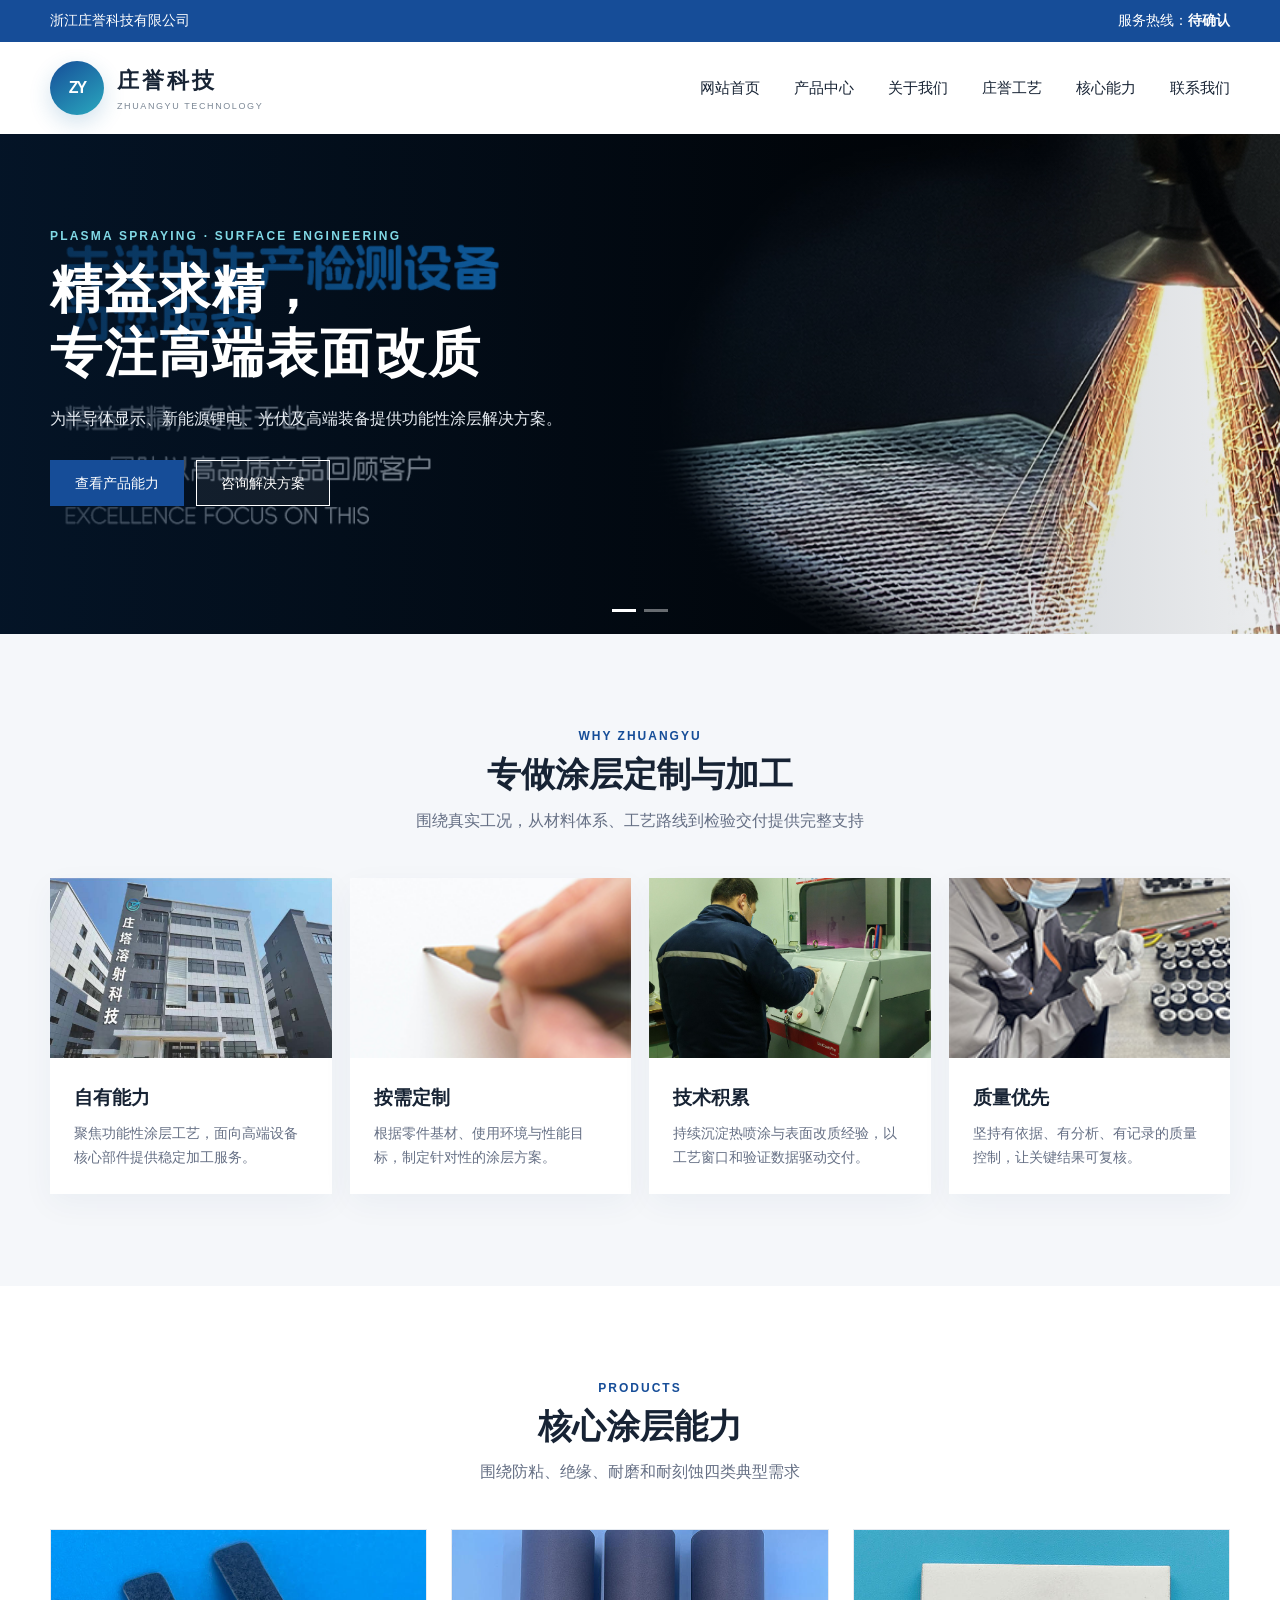
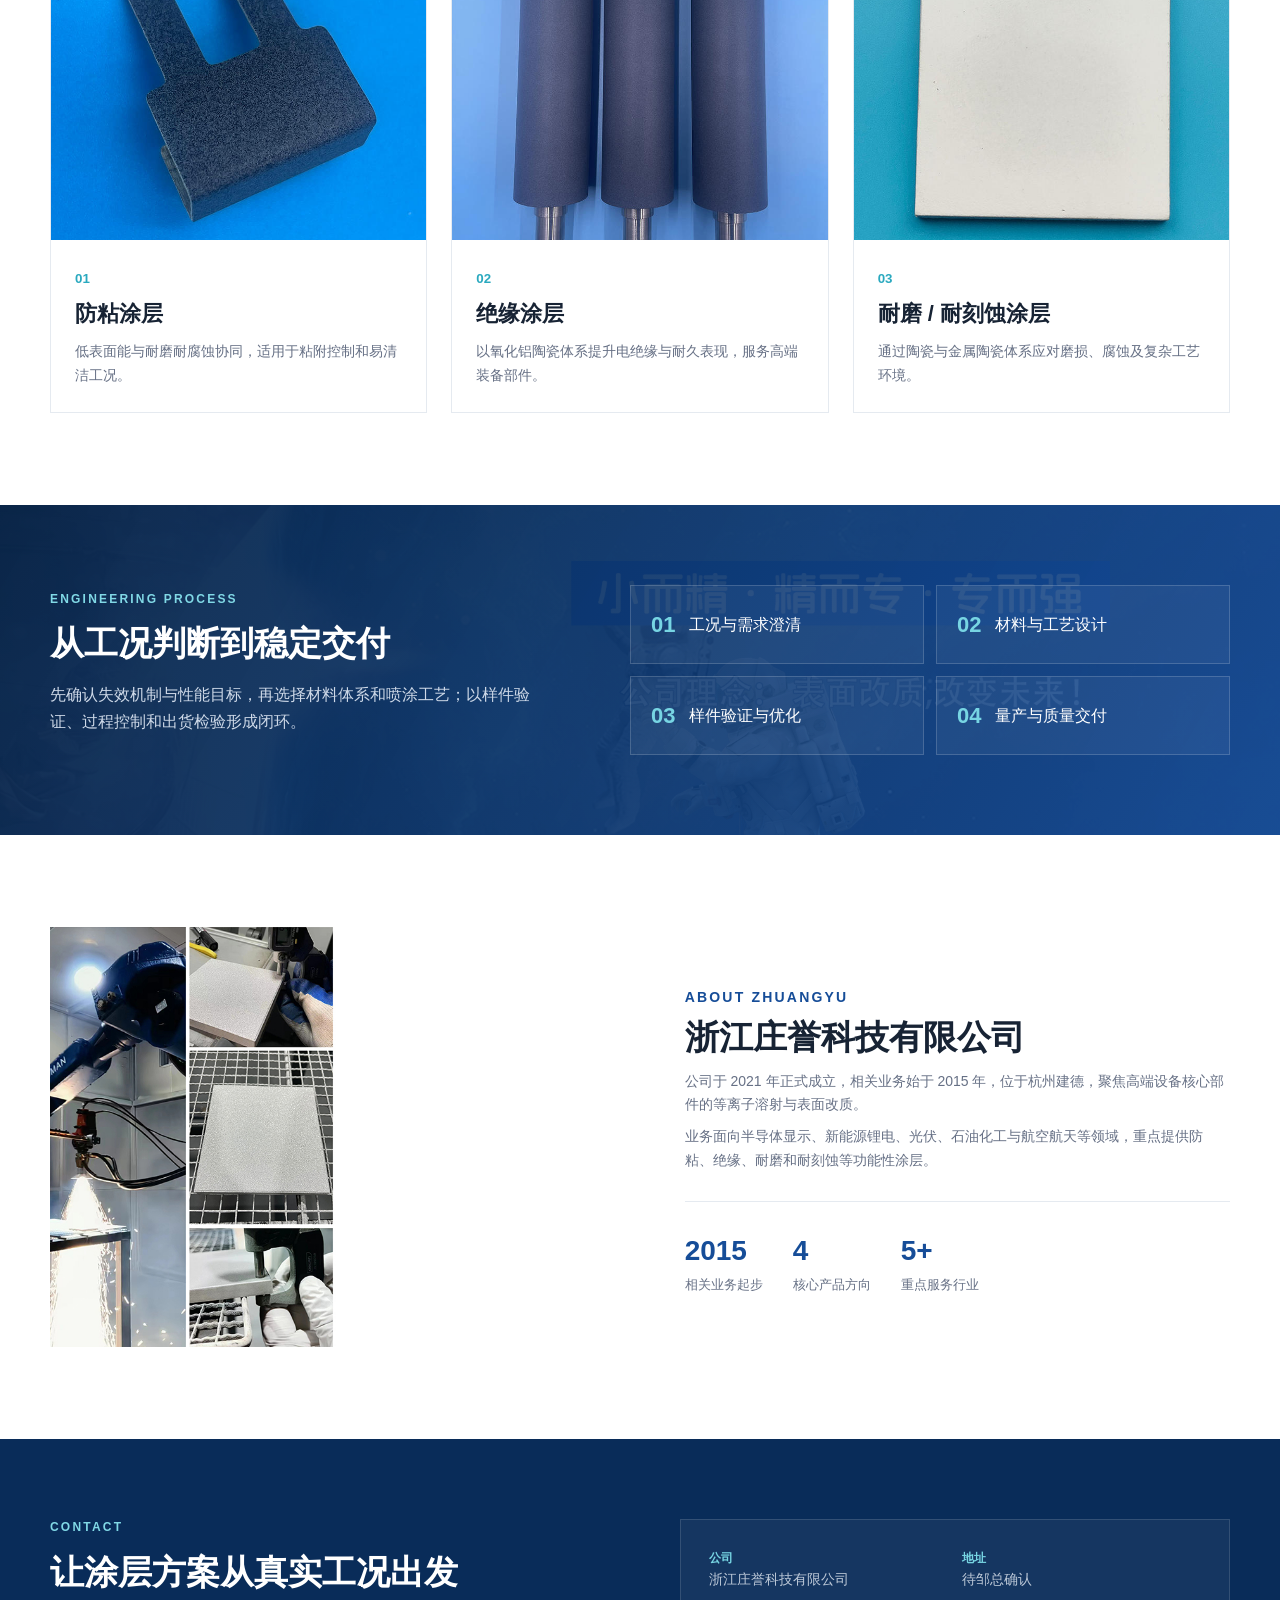
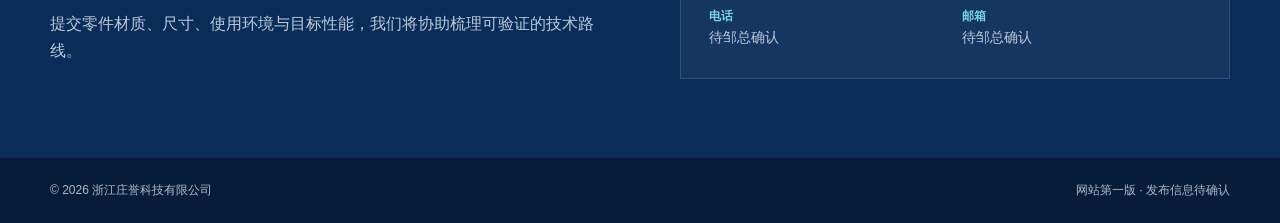
==== index.html @ f49f8a2f "Initial Zhuangyu company website" ====
<!doctype html>
<html lang="zh-CN">
<head>
  <meta charset="utf-8">
  <meta name="viewport" content="width=device-width, initial-scale=1">
  <meta name="description" content="浙江庄誉科技有限公司专注高端设备核心部件的等离子溶射与表面改质，提供防粘、绝缘、耐磨与耐刻蚀涂层解决方案。">
  <title>浙江庄誉科技有限公司｜等离子溶射与表面改质</title>
  <link rel="stylesheet" href="styles.css">
</head>
<body>
  <header>
    <div class="topbar">
      <div class="shell"><span>浙江庄誉科技有限公司</span><span>服务热线：<strong>待确认</strong></span></div>
    </div>
    <nav class="nav shell" aria-label="主导航">
      <a class="brand" href="#home" aria-label="庄誉首页">
        <span class="brand-mark">ZY</span>
        <span><b>庄誉科技</b><small>ZHUANGYU TECHNOLOGY</small></span>
      </a>
      <button class="menu-button" aria-expanded="false" aria-controls="menu">☰</button>
      <div class="menu" id="menu">
        <a href="#home">网站首页</a><a href="#products">产品中心</a><a href="#about">关于我们</a>
        <a href="#process">庄誉工艺</a><a href="#strengths">核心能力</a><a href="#contact">联系我们</a>
      </div>
    </nav>
  </header>

  <main id="home">
    <section class="hero" aria-label="庄誉科技介绍">
      <div class="hero-slide active" style="background-image:url('assets/hero-1.jpg')"></div>
      <div class="hero-slide" style="background-image:url('assets/hero-2.jpg')"></div>
      <div class="hero-shade"></div>
      <div class="hero-copy shell">
        <p class="eyebrow">PLASMA SPRAYING · SURFACE ENGINEERING</p>
        <h1>精益求精，<br>专注高端表面改质</h1>
        <p>为半导体显示、新能源锂电、光伏及高端装备提供功能性涂层解决方案。</p>
        <div class="actions"><a class="button primary" href="#products">查看产品能力</a><a class="button ghost" href="#contact">咨询解决方案</a></div>
      </div>
      <div class="hero-dots"><button class="active" aria-label="横幅一"></button><button aria-label="横幅二"></button></div>
    </section>

    <section class="section muted" id="strengths">
      <div class="shell">
        <div class="section-head"><p>WHY ZHUANGYU</p><h2>专做涂层定制与加工</h2><span>围绕真实工况，从材料体系、工艺路线到检验交付提供完整支持</span></div>
        <div class="capability-grid">
          <article class="capability"><img src="assets/factory.png" alt="庄誉生产环境"><div><b>自有能力</b><p>聚焦功能性涂层工艺，面向高端设备核心部件提供稳定加工服务。</p></div></article>
          <article class="capability"><img src="assets/custom.jpg" alt="按需定制"><div><b>按需定制</b><p>根据零件基材、使用环境与性能目标，制定针对性的涂层方案。</p></div></article>
          <article class="capability"><img src="assets/expertise.jpg" alt="喷涂作业"><div><b>技术积累</b><p>持续沉淀热喷涂与表面改质经验，以工艺窗口和验证数据驱动交付。</p></div></article>
          <article class="capability"><img src="assets/quality.jpg" alt="质量检验"><div><b>质量优先</b><p>坚持有依据、有分析、有记录的质量控制，让关键结果可复核。</p></div></article>
        </div>
      </div>
    </section>

    <section class="section" id="products">
      <div class="shell">
        <div class="section-head"><p>PRODUCTS</p><h2>核心涂层能力</h2><span>围绕防粘、绝缘、耐磨和耐刻蚀四类典型需求</span></div>
        <div class="product-grid">
          <article class="product-card"><img src="assets/product-1.jpg" alt="防粘涂层零件"><div><small>01</small><h3>防粘涂层</h3><p>低表面能与耐磨耐腐蚀协同，适用于粘附控制和易清洁工况。</p></div></article>
          <article class="product-card"><img src="assets/product-2.jpg" alt="绝缘涂层零件"><div><small>02</small><h3>绝缘涂层</h3><p>以氧化铝陶瓷体系提升电绝缘与耐久表现，服务高端装备部件。</p></div></article>
          <article class="product-card"><img src="assets/product-3.jpg" alt="耐磨耐刻蚀涂层零件"><div><small>03</small><h3>耐磨 / 耐刻蚀涂层</h3><p>通过陶瓷与金属陶瓷体系应对磨损、腐蚀及复杂工艺环境。</p></div></article>
        </div>
      </div>
    </section>

    <section class="process" id="process">
      <div class="shell process-inner">
        <div><p class="eyebrow">ENGINEERING PROCESS</p><h2>从工况判断到稳定交付</h2><p>先确认失效机制与性能目标，再选择材料体系和喷涂工艺；以样件验证、过程控制和出货检验形成闭环。</p></div>
        <ol><li><b>01</b><span>工况与需求澄清</span></li><li><b>02</b><span>材料与工艺设计</span></li><li><b>03</b><span>样件验证与优化</span></li><li><b>04</b><span>量产与质量交付</span></li></ol>
      </div>
    </section>

    <section class="section about" id="about">
      <div class="shell about-grid">
        <div class="about-photo"><img src="assets/about.jpg" alt="庄誉科技相关生产场景"></div>
        <div class="about-copy"><p class="eyebrow blue">ABOUT ZHUANGYU</p><h2>浙江庄誉科技有限公司</h2><p>公司于 2021 年正式成立，相关业务始于 2015 年，位于杭州建德，聚焦高端设备核心部件的等离子溶射与表面改质。</p><p>业务面向半导体显示、新能源锂电、光伏、石油化工与航空航天等领域，重点提供防粘、绝缘、耐磨和耐刻蚀等功能性涂层。</p><div class="stats"><span><b>2015</b><small>相关业务起步</small></span><span><b>4</b><small>核心产品方向</small></span><span><b>5+</b><small>重点服务行业</small></span></div></div>
      </div>
    </section>

    <section class="contact" id="contact">
      <div class="shell contact-grid"><div><p class="eyebrow">CONTACT</p><h2>让涂层方案从真实工况出发</h2><p>提交零件材质、尺寸、使用环境与目标性能，我们将协助梳理可验证的技术路线。</p></div><div class="contact-card"><p><b>公司</b><span>浙江庄誉科技有限公司</span></p><p><b>地址</b><span>待邹总确认</span></p><p><b>电话</b><span>待邹总确认</span></p><p><b>邮箱</b><span>待邹总确认</span></p></div></div>
    </section>
  </main>

  <footer><div class="shell"><span>© 2026 浙江庄誉科技有限公司</span><span>网站第一版 · 发布信息待确认</span></div></footer>
  <script src="script.js"></script>
</body>
</html>
---- styles.css ----
:root{--blue:#164d98;--deep:#092c59;--cyan:#2aa9bf;--ink:#172334;--muted:#667085;--line:#e5eaf0;--paper:#fff;--soft:#f5f7fa}*{box-sizing:border-box}html{scroll-behavior:smooth}body{margin:0;color:var(--ink);font-family:"PingFang SC","Microsoft YaHei",Arial,sans-serif;line-height:1.7;background:var(--paper)}img{display:block;width:100%}a{color:inherit;text-decoration:none}.shell{width:min(1180px,calc(100% - 40px));margin:auto}.topbar{color:#fff;background:var(--blue);font-size:14px}.topbar .shell{height:42px;display:flex;align-items:center;justify-content:space-between}.nav{height:92px;display:flex;align-items:center;justify-content:space-between}.brand{display:flex;align-items:center;gap:13px}.brand-mark{display:grid;place-items:center;width:54px;height:54px;color:#fff;font-weight:800;letter-spacing:-2px;border-radius:50%;background:linear-gradient(145deg,var(--blue),var(--cyan));box-shadow:0 8px 22px #1c6da333}.brand b{display:block;font-size:22px;letter-spacing:3px}.brand small{display:block;color:#7b8795;font-size:9px;letter-spacing:1.6px}.menu{display:flex;gap:34px;font-size:15px}.menu a{position:relative;padding:34px 0}.menu a:after{content:"";position:absolute;left:0;right:100%;bottom:22px;height:2px;background:var(--blue);transition:.2s}.menu a:hover:after{right:0}.menu-button{display:none;border:0;background:none;font-size:28px}.hero{position:relative;isolation:isolate;height:500px;color:#fff;overflow:hidden}.hero-slide{position:absolute;inset:0;z-index:-3;background-size:cover;background-position:center;opacity:0;transform:scale(1.02);transition:opacity .9s,transform 6s}.hero-slide.active{opacity:1;transform:scale(1.08)}.hero-shade{position:absolute;inset:0;z-index:-2;background:linear-gradient(90deg,rgba(5,24,46,.84),rgba(5,24,46,.22) 65%,rgba(5,24,46,.08))}.hero-copy{padding-top:92px}.eyebrow{margin:0 0 12px;color:#81d9e6;font-size:12px;font-weight:700;letter-spacing:2.2px}.eyebrow.blue{color:var(--blue)}h1{margin:0;font-size:52px;line-height:1.22;letter-spacing:2px}.hero-copy>p:not(.eyebrow){max-width:620px;margin:20px 0 28px;color:#e8edf3}.actions{display:flex;gap:12px}.button{display:inline-flex;align-items:center;justify-content:center;height:46px;padding:0 24px;border:1px solid #fff;font-size:14px}.button.primary{border-color:var(--blue);background:var(--blue)}.button.ghost{background:#ffffff0f}.hero-dots{position:absolute;bottom:22px;left:50%;display:flex;gap:8px;transform:translateX(-50%)}.hero-dots button{width:24px;height:3px;padding:0;border:0;background:#ffffff66}.hero-dots button.active{background:#fff}.section{padding:92px 0}.muted{background:var(--soft)}.section-head{text-align:center;margin-bottom:44px}.section-head p{margin:0;color:var(--blue);font-size:12px;font-weight:700;letter-spacing:2px}.section-head h2,.about-copy h2,.process h2,.contact h2{margin:6px 0 10px;font-size:34px;line-height:1.3}.section-head span{color:var(--muted)}.capability-grid{display:grid;grid-template-columns:repeat(4,1fr);gap:18px}.capability{background:#fff;box-shadow:0 10px 30px #1b376d0c;transition:.25s}.capability:hover{transform:translateY(-6px);box-shadow:0 18px 36px #1b376d1f}.capability img{height:180px;object-fit:cover}.capability div{padding:24px}.capability b{font-size:19px}.capability p,.product-card p,.about-copy p{margin:8px 0 0;color:var(--muted);font-size:14px}.product-grid{display:grid;grid-template-columns:repeat(3,1fr);gap:24px}.product-card{position:relative;overflow:hidden;background:#fff;border:1px solid var(--line)}.product-card img{height:310px;object-fit:cover;transition:.5s}.product-card:hover img{transform:scale(1.04)}.product-card div{padding:24px}.product-card small{color:var(--cyan);font-weight:700}.product-card h3{margin:3px 0;font-size:22px}.process{padding:80px 0;color:#fff;background:linear-gradient(120deg,rgba(6,35,70,.96),rgba(22,77,152,.9)),url('assets/hero-2.jpg') center/cover}.process-inner{display:grid;grid-template-columns:1fr 1.2fr;gap:80px;align-items:center}.process p:not(.eyebrow){color:#ced9e8}.process ol{display:grid;grid-template-columns:1fr 1fr;gap:12px;margin:0;padding:0;list-style:none}.process li{display:flex;align-items:center;gap:14px;padding:20px;border:1px solid #ffffff2b;background:#ffffff0d}.process li b{font-size:22px;color:#77d5e3}.about-grid{display:grid;grid-template-columns:1.05fr 1fr;gap:62px;align-items:center}.about-photo{height:420px;overflow:hidden}.about-photo img{height:100%;object-fit:cover}.stats{display:flex;gap:30px;margin-top:28px;padding-top:25px;border-top:1px solid var(--line)}.stats span{display:flex;flex-direction:column}.stats b{color:var(--blue);font-size:28px}.stats small{color:var(--muted)}.contact{padding:78px 0;color:#fff;background:var(--deep)}.contact-grid{display:grid;grid-template-columns:1fr 1fr;gap:80px;align-items:center}.contact-grid>div>p:not(.eyebrow){color:#bdc9d8}.contact-card{display:grid;grid-template-columns:1fr 1fr;gap:14px;padding:28px;background:#ffffff0c;border:1px solid #ffffff21}.contact-card p{margin:0}.contact-card b,.contact-card span{display:block}.contact-card b{color:#77d5e3;font-size:12px}.contact-card span{font-size:14px}footer{padding:22px 0;color:#aeb9c6;background:#061d39;font-size:12px}footer .shell{display:flex;justify-content:space-between}
@media(max-width:900px){.menu-button{display:block}.menu{position:absolute;z-index:20;top:134px;left:0;right:0;display:none;flex-direction:column;gap:0;padding:10px 24px;background:#fff;box-shadow:0 12px 30px #0002}.menu.open{display:flex}.menu a{padding:12px 0;border-bottom:1px solid var(--line)}.menu a:after{display:none}.hero{height:480px}.hero-copy{padding-top:80px}h1{font-size:42px}.capability-grid{grid-template-columns:1fr 1fr}.process-inner,.about-grid,.contact-grid{grid-template-columns:1fr;gap:36px}.about-photo{height:340px}}
@media(max-width:600px){.shell{width:min(100% - 28px,1180px)}.topbar .shell{height:36px;font-size:11px}.nav{height:76px}.brand-mark{width:45px;height:45px}.brand b{font-size:18px}.menu{top:112px}.hero{height:500px}.hero-copy{padding-top:78px}h1{font-size:36px}.hero-copy>p:not(.eyebrow){font-size:14px}.actions{align-items:flex-start;flex-direction:column}.section{padding:66px 0}.section-head h2,.about-copy h2,.process h2,.contact h2{font-size:28px}.capability-grid,.product-grid{grid-template-columns:1fr}.capability{display:grid;grid-template-columns:120px 1fr}.capability img{height:100%;min-height:150px}.capability div{padding:18px}.product-card img{height:280px}.process ol{grid-template-columns:1fr}.stats{gap:18px}.stats b{font-size:23px}.contact-card{grid-template-columns:1fr}footer .shell{flex-direction:column;gap:4px}}
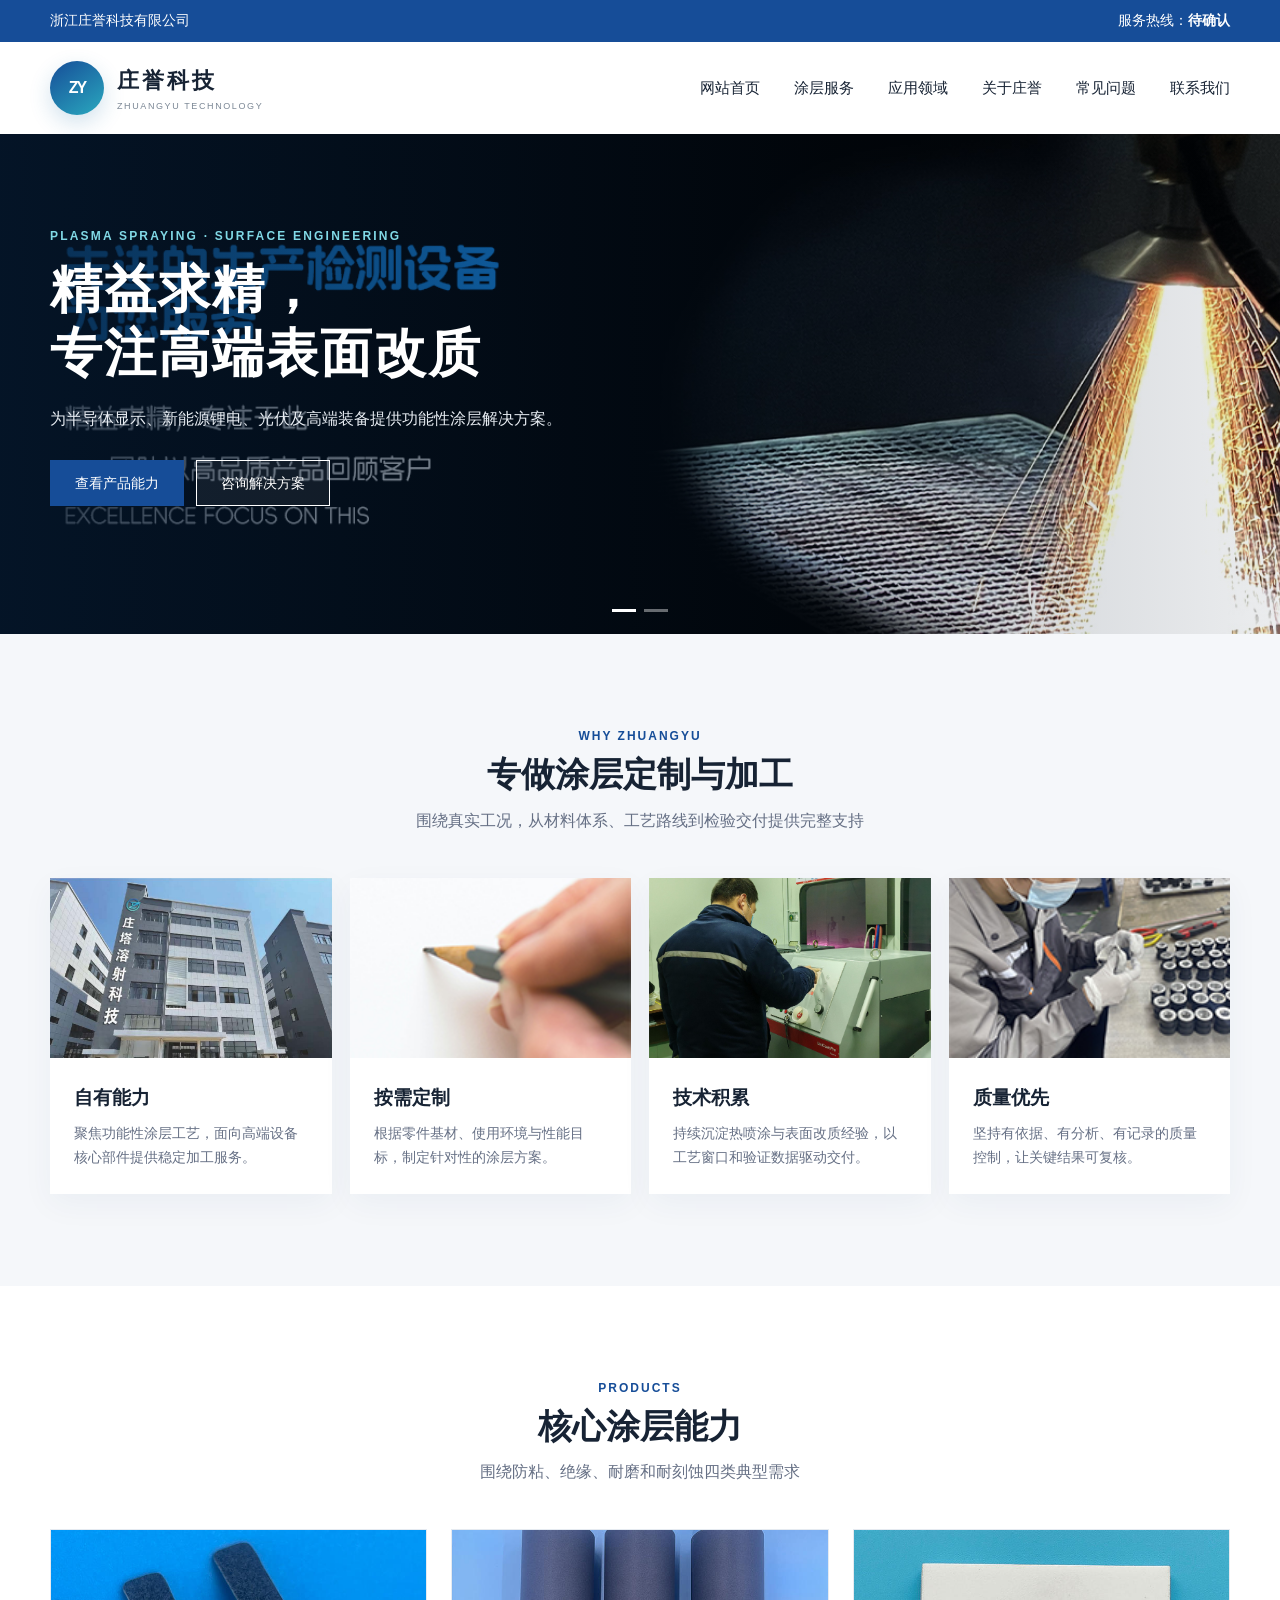
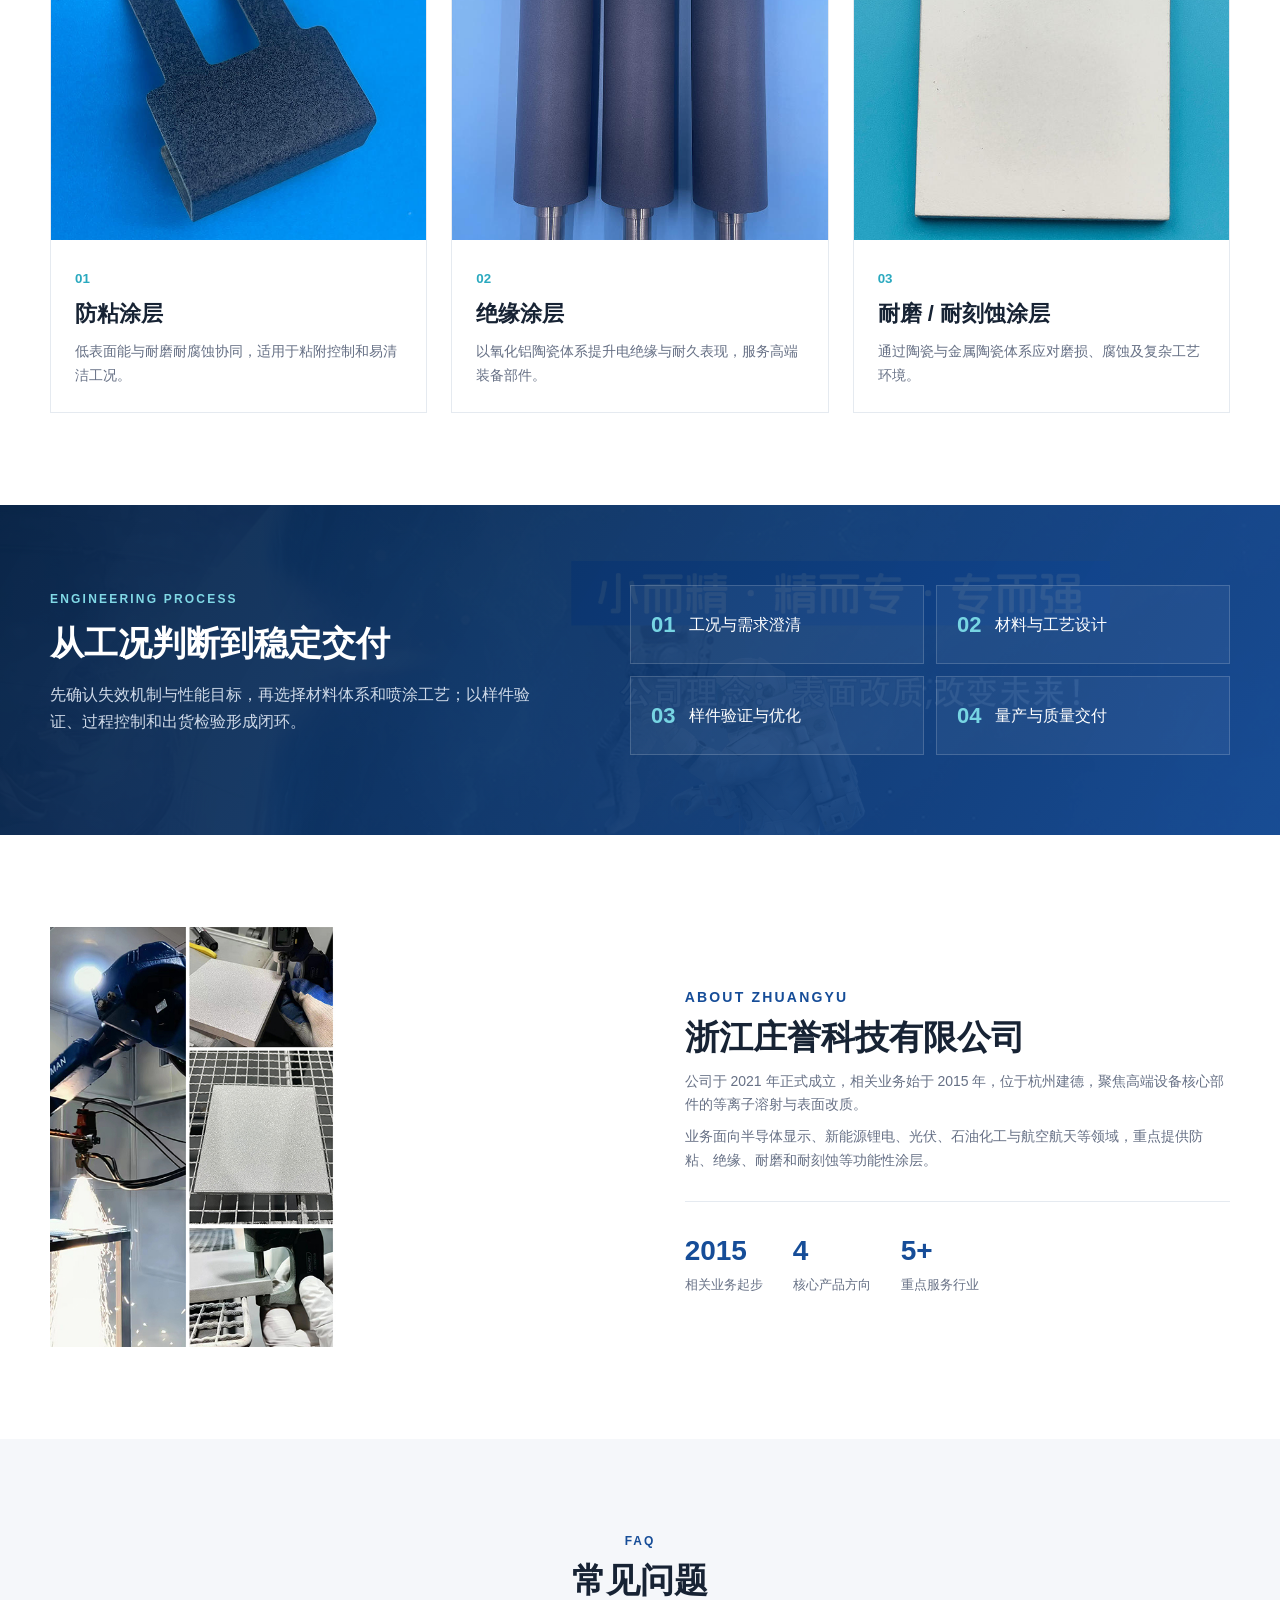
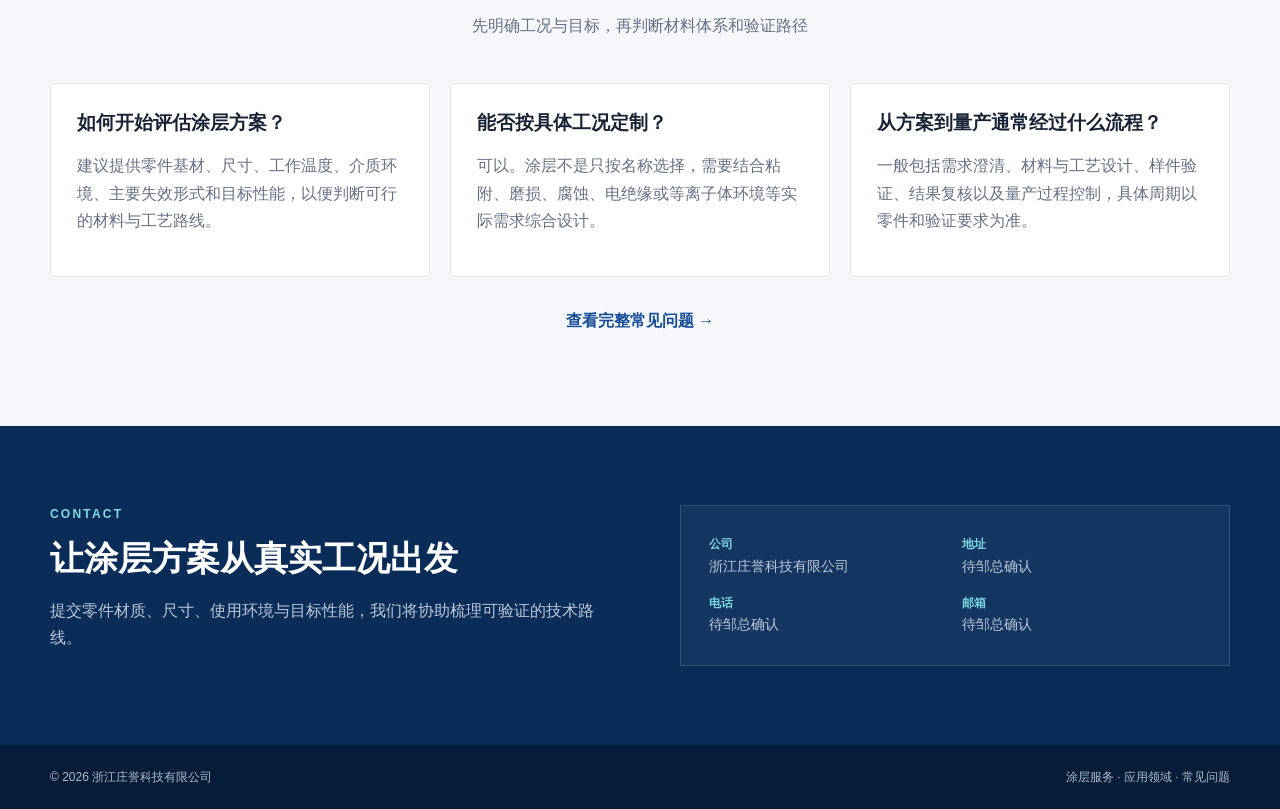
==== commit bfdb3c82: "Improve SEO and AI visibility" ====
--- a/index.html
+++ b/index.html
@@ -3,9 +3,26 @@
 <head>
   <meta charset="utf-8">
   <meta name="viewport" content="width=device-width, initial-scale=1">
-  <meta name="description" content="浙江庄誉科技有限公司专注高端设备核心部件的等离子溶射与表面改质，提供防粘、绝缘、耐磨与耐刻蚀涂层解决方案。">
-  <title>浙江庄誉科技有限公司｜等离子溶射与表面改质</title>
+  <meta name="description" content="浙江庄誉科技有限公司专注等离子溶射与表面改质，为半导体显示、新能源、光伏及高端装备提供防粘、绝缘、耐磨和耐刻蚀涂层解决方案。">
+  <meta name="robots" content="index,follow,max-image-preview:large">
+  <meta name="theme-color" content="#164d98">
+  <link rel="canonical" href="https://aimasterhao.github.io/zhuangyu-site/">
+  <meta property="og:locale" content="zh_CN">
+  <meta property="og:type" content="website">
+  <meta property="og:site_name" content="庄誉科技">
+  <meta property="og:title" content="庄誉科技｜等离子溶射与表面改质">
+  <meta property="og:description" content="面向高端设备核心部件的防粘、绝缘、耐磨和耐刻蚀涂层解决方案。">
+  <meta property="og:url" content="https://aimasterhao.github.io/zhuangyu-site/">
+  <meta property="og:image" content="https://aimasterhao.github.io/zhuangyu-site/assets/hero-1.jpg">
+  <title>庄誉科技｜等离子溶射与表面改质</title>
   <link rel="stylesheet" href="styles.css">
+  <script type="application/ld+json">
+  {"@context":"https://schema.org","@graph":[
+    {"@type":"Organization","@id":"https://aimasterhao.github.io/zhuangyu-site/#organization","name":"浙江庄誉科技有限公司","alternateName":"庄誉科技","url":"https://aimasterhao.github.io/zhuangyu-site/","description":"专注高端设备核心部件的等离子溶射与表面改质。"},
+    {"@type":"WebSite","@id":"https://aimasterhao.github.io/zhuangyu-site/#website","url":"https://aimasterhao.github.io/zhuangyu-site/","name":"庄誉科技","inLanguage":"zh-CN","publisher":{"@id":"https://aimasterhao.github.io/zhuangyu-site/#organization"}},
+    {"@type":"Service","name":"功能性涂层定制与加工","provider":{"@id":"https://aimasterhao.github.io/zhuangyu-site/#organization"},"serviceType":["防粘涂层","绝缘涂层","耐磨涂层","耐刻蚀涂层"],"url":"https://aimasterhao.github.io/zhuangyu-site/services.html"}
+  ]}
+  </script>
 </head>
 <body>
   <header>
@@ -19,8 +36,8 @@
       </a>
       <button class="menu-button" aria-expanded="false" aria-controls="menu">☰</button>
       <div class="menu" id="menu">
-        <a href="#home">网站首页</a><a href="#products">产品中心</a><a href="#about">关于我们</a>
-        <a href="#process">庄誉工艺</a><a href="#strengths">核心能力</a><a href="#contact">联系我们</a>
+        <a href="index.html">网站首页</a><a href="services.html">涂层服务</a><a href="applications.html">应用领域</a>
+        <a href="about.html">关于庄誉</a><a href="faq.html">常见问题</a><a href="#contact">联系我们</a>
       </div>
     </nav>
   </header>
@@ -76,12 +93,24 @@
       </div>
     </section>
 
+    <section class="section muted" id="faq-preview">
+      <div class="shell">
+        <div class="section-head"><p>FAQ</p><h2>常见问题</h2><span>先明确工况与目标，再判断材料体系和验证路径</span></div>
+        <div class="faq-grid">
+          <article><h3>如何开始评估涂层方案？</h3><p>建议提供零件基材、尺寸、工作温度、介质环境、主要失效形式和目标性能，以便判断可行的材料与工艺路线。</p></article>
+          <article><h3>能否按具体工况定制？</h3><p>可以。涂层不是只按名称选择，需要结合粘附、磨损、腐蚀、电绝缘或等离子体环境等实际需求综合设计。</p></article>
+          <article><h3>从方案到量产通常经过什么流程？</h3><p>一般包括需求澄清、材料与工艺设计、样件验证、结果复核以及量产过程控制，具体周期以零件和验证要求为准。</p></article>
+        </div>
+        <p class="center-link"><a class="text-link" href="faq.html">查看完整常见问题 →</a></p>
+      </div>
+    </section>
+
     <section class="contact" id="contact">
       <div class="shell contact-grid"><div><p class="eyebrow">CONTACT</p><h2>让涂层方案从真实工况出发</h2><p>提交零件材质、尺寸、使用环境与目标性能，我们将协助梳理可验证的技术路线。</p></div><div class="contact-card"><p><b>公司</b><span>浙江庄誉科技有限公司</span></p><p><b>地址</b><span>待邹总确认</span></p><p><b>电话</b><span>待邹总确认</span></p><p><b>邮箱</b><span>待邹总确认</span></p></div></div>
     </section>
   </main>
 
-  <footer><div class="shell"><span>© 2026 浙江庄誉科技有限公司</span><span>网站第一版 · 发布信息待确认</span></div></footer>
+  <footer><div class="shell"><span>© 2026 浙江庄誉科技有限公司</span><span><a href="services.html">涂层服务</a> · <a href="applications.html">应用领域</a> · <a href="faq.html">常见问题</a></span></div></footer>
   <script src="script.js"></script>
 </body>
 </html>
--- a/styles.css
+++ b/styles.css
@@ -1,3 +1,5 @@
 :root{--blue:#164d98;--deep:#092c59;--cyan:#2aa9bf;--ink:#172334;--muted:#667085;--line:#e5eaf0;--paper:#fff;--soft:#f5f7fa}*{box-sizing:border-box}html{scroll-behavior:smooth}body{margin:0;color:var(--ink);font-family:"PingFang SC","Microsoft YaHei",Arial,sans-serif;line-height:1.7;background:var(--paper)}img{display:block;width:100%}a{color:inherit;text-decoration:none}.shell{width:min(1180px,calc(100% - 40px));margin:auto}.topbar{color:#fff;background:var(--blue);font-size:14px}.topbar .shell{height:42px;display:flex;align-items:center;justify-content:space-between}.nav{height:92px;display:flex;align-items:center;justify-content:space-between}.brand{display:flex;align-items:center;gap:13px}.brand-mark{display:grid;place-items:center;width:54px;height:54px;color:#fff;font-weight:800;letter-spacing:-2px;border-radius:50%;background:linear-gradient(145deg,var(--blue),var(--cyan));box-shadow:0 8px 22px #1c6da333}.brand b{display:block;font-size:22px;letter-spacing:3px}.brand small{display:block;color:#7b8795;font-size:9px;letter-spacing:1.6px}.menu{display:flex;gap:34px;font-size:15px}.menu a{position:relative;padding:34px 0}.menu a:after{content:"";position:absolute;left:0;right:100%;bottom:22px;height:2px;background:var(--blue);transition:.2s}.menu a:hover:after{right:0}.menu-button{display:none;border:0;background:none;font-size:28px}.hero{position:relative;isolation:isolate;height:500px;color:#fff;overflow:hidden}.hero-slide{position:absolute;inset:0;z-index:-3;background-size:cover;background-position:center;opacity:0;transform:scale(1.02);transition:opacity .9s,transform 6s}.hero-slide.active{opacity:1;transform:scale(1.08)}.hero-shade{position:absolute;inset:0;z-index:-2;background:linear-gradient(90deg,rgba(5,24,46,.84),rgba(5,24,46,.22) 65%,rgba(5,24,46,.08))}.hero-copy{padding-top:92px}.eyebrow{margin:0 0 12px;color:#81d9e6;font-size:12px;font-weight:700;letter-spacing:2.2px}.eyebrow.blue{color:var(--blue)}h1{margin:0;font-size:52px;line-height:1.22;letter-spacing:2px}.hero-copy>p:not(.eyebrow){max-width:620px;margin:20px 0 28px;color:#e8edf3}.actions{display:flex;gap:12px}.button{display:inline-flex;align-items:center;justify-content:center;height:46px;padding:0 24px;border:1px solid #fff;font-size:14px}.button.primary{border-color:var(--blue);background:var(--blue)}.button.ghost{background:#ffffff0f}.hero-dots{position:absolute;bottom:22px;left:50%;display:flex;gap:8px;transform:translateX(-50%)}.hero-dots button{width:24px;height:3px;padding:0;border:0;background:#ffffff66}.hero-dots button.active{background:#fff}.section{padding:92px 0}.muted{background:var(--soft)}.section-head{text-align:center;margin-bottom:44px}.section-head p{margin:0;color:var(--blue);font-size:12px;font-weight:700;letter-spacing:2px}.section-head h2,.about-copy h2,.process h2,.contact h2{margin:6px 0 10px;font-size:34px;line-height:1.3}.section-head span{color:var(--muted)}.capability-grid{display:grid;grid-template-columns:repeat(4,1fr);gap:18px}.capability{background:#fff;box-shadow:0 10px 30px #1b376d0c;transition:.25s}.capability:hover{transform:translateY(-6px);box-shadow:0 18px 36px #1b376d1f}.capability img{height:180px;object-fit:cover}.capability div{padding:24px}.capability b{font-size:19px}.capability p,.product-card p,.about-copy p{margin:8px 0 0;color:var(--muted);font-size:14px}.product-grid{display:grid;grid-template-columns:repeat(3,1fr);gap:24px}.product-card{position:relative;overflow:hidden;background:#fff;border:1px solid var(--line)}.product-card img{height:310px;object-fit:cover;transition:.5s}.product-card:hover img{transform:scale(1.04)}.product-card div{padding:24px}.product-card small{color:var(--cyan);font-weight:700}.product-card h3{margin:3px 0;font-size:22px}.process{padding:80px 0;color:#fff;background:linear-gradient(120deg,rgba(6,35,70,.96),rgba(22,77,152,.9)),url('assets/hero-2.jpg') center/cover}.process-inner{display:grid;grid-template-columns:1fr 1.2fr;gap:80px;align-items:center}.process p:not(.eyebrow){color:#ced9e8}.process ol{display:grid;grid-template-columns:1fr 1fr;gap:12px;margin:0;padding:0;list-style:none}.process li{display:flex;align-items:center;gap:14px;padding:20px;border:1px solid #ffffff2b;background:#ffffff0d}.process li b{font-size:22px;color:#77d5e3}.about-grid{display:grid;grid-template-columns:1.05fr 1fr;gap:62px;align-items:center}.about-photo{height:420px;overflow:hidden}.about-photo img{height:100%;object-fit:cover}.stats{display:flex;gap:30px;margin-top:28px;padding-top:25px;border-top:1px solid var(--line)}.stats span{display:flex;flex-direction:column}.stats b{color:var(--blue);font-size:28px}.stats small{color:var(--muted)}.contact{padding:78px 0;color:#fff;background:var(--deep)}.contact-grid{display:grid;grid-template-columns:1fr 1fr;gap:80px;align-items:center}.contact-grid>div>p:not(.eyebrow){color:#bdc9d8}.contact-card{display:grid;grid-template-columns:1fr 1fr;gap:14px;padding:28px;background:#ffffff0c;border:1px solid #ffffff21}.contact-card p{margin:0}.contact-card b,.contact-card span{display:block}.contact-card b{color:#77d5e3;font-size:12px}.contact-card span{font-size:14px}footer{padding:22px 0;color:#aeb9c6;background:#061d39;font-size:12px}footer .shell{display:flex;justify-content:space-between}
-@media(max-width:900px){.menu-button{display:block}.menu{position:absolute;z-index:20;top:134px;left:0;right:0;display:none;flex-direction:column;gap:0;padding:10px 24px;background:#fff;box-shadow:0 12px 30px #0002}.menu.open{display:flex}.menu a{padding:12px 0;border-bottom:1px solid var(--line)}.menu a:after{display:none}.hero{height:480px}.hero-copy{padding-top:80px}h1{font-size:42px}.capability-grid{grid-template-columns:1fr 1fr}.process-inner,.about-grid,.contact-grid{grid-template-columns:1fr;gap:36px}.about-photo{height:340px}}
-@media(max-width:600px){.shell{width:min(100% - 28px,1180px)}.topbar .shell{height:36px;font-size:11px}.nav{height:76px}.brand-mark{width:45px;height:45px}.brand b{font-size:18px}.menu{top:112px}.hero{height:500px}.hero-copy{padding-top:78px}h1{font-size:36px}.hero-copy>p:not(.eyebrow){font-size:14px}.actions{align-items:flex-start;flex-direction:column}.section{padding:66px 0}.section-head h2,.about-copy h2,.process h2,.contact h2{font-size:28px}.capability-grid,.product-grid{grid-template-columns:1fr}.capability{display:grid;grid-template-columns:120px 1fr}.capability img{height:100%;min-height:150px}.capability div{padding:18px}.product-card img{height:280px}.process ol{grid-template-columns:1fr}.stats{gap:18px}.stats b{font-size:23px}.contact-card{grid-template-columns:1fr}footer .shell{flex-direction:column;gap:4px}}
+.faq-grid,.content-grid{display:grid;grid-template-columns:repeat(3,1fr);gap:20px}.faq-grid article,.content-card{padding:26px;background:#fff;border:1px solid var(--line)}.faq-grid h3,.content-card h2,.content-card h3{margin:0 0 8px;line-height:1.4}.faq-grid p,.content-card p,.lead{color:var(--muted)}.center-link{text-align:center;margin:30px 0 0}.text-link{color:var(--blue);font-weight:700}.page-hero{padding:72px 0;color:#fff;background:linear-gradient(120deg,rgba(6,35,70,.96),rgba(22,77,152,.82)),url('assets/hero-2.jpg') center/cover}.page-hero h1{font-size:44px}.page-hero .lead{max-width:760px;margin:16px 0 0;color:#dce6f2}.prose{max-width:850px}.prose h2{margin-top:34px}.breadcrumbs{margin:0 0 12px;font-size:13px;color:#b9cbe0}.breadcrumbs a{color:#fff}.detail-list{padding-left:20px;color:var(--muted)}.detail-list li{margin:7px 0}.notice{padding:18px 20px;border-left:4px solid var(--blue);background:#eef5ff;color:#42566f}footer a:hover{color:#fff}
+@media(max-width:900px){.menu-button{display:block}.menu{position:absolute;z-index:20;top:134px;left:0;right:0;display:none;flex-direction:column;gap:0;padding:10px 24px;background:#fff;box-shadow:0 12px 30px #0002}.menu.open{display:flex}.menu a{padding:12px 0;border-bottom:1px solid var(--line)}.menu a:after{display:none}.hero{height:480px}.hero-copy{padding-top:80px}h1{font-size:42px}.capability-grid{grid-template-columns:1fr 1fr}.faq-grid,.content-grid{grid-template-columns:1fr 1fr}.process-inner,.about-grid,.contact-grid{grid-template-columns:1fr;gap:36px}.about-photo{height:340px}}
+@media(max-width:600px){.shell{width:min(100% - 28px,1180px)}.topbar .shell{height:36px;font-size:11px}.nav{height:76px}.brand-mark{width:45px;height:45px}.brand b{font-size:18px}.menu{top:112px}.hero{height:500px}.hero-copy{padding-top:78px}h1{font-size:36px}.page-hero h1{font-size:34px}.hero-copy>p:not(.eyebrow){font-size:14px}.actions{align-items:flex-start;flex-direction:column}.section{padding:66px 0}.section-head h2,.about-copy h2,.process h2,.contact h2{font-size:28px}.capability-grid,.product-grid,.faq-grid,.content-grid{grid-template-columns:1fr}.capability{display:grid;grid-template-columns:120px 1fr}.capability img{height:100%;min-height:150px}.capability div{padding:18px}.product-card img{height:280px}.process ol{grid-template-columns:1fr}.stats{gap:18px}.stats b{font-size:23px}.contact-card{grid-template-columns:1fr}footer .shell{flex-direction:column;gap:4px}}
+body{overflow-x:hidden}.faq-grid article,.content-card{min-width:0;overflow-wrap:anywhere}
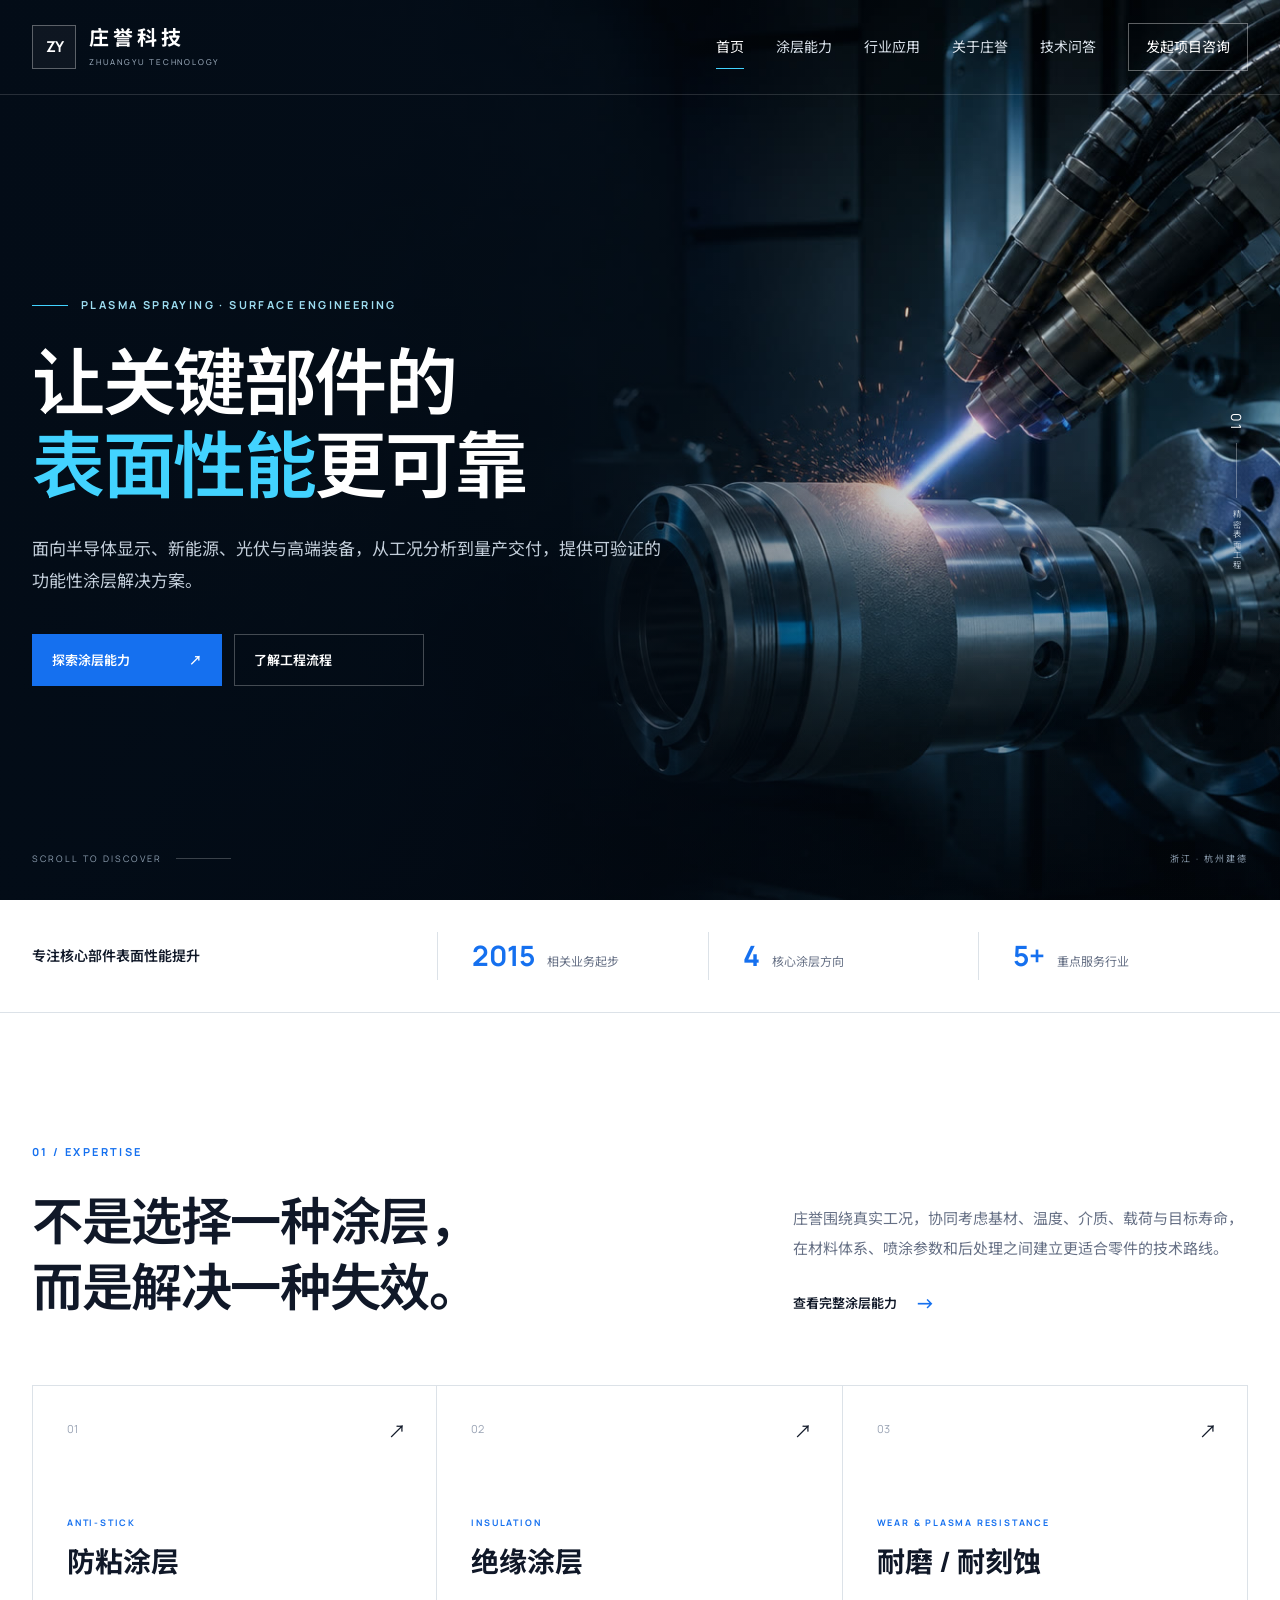
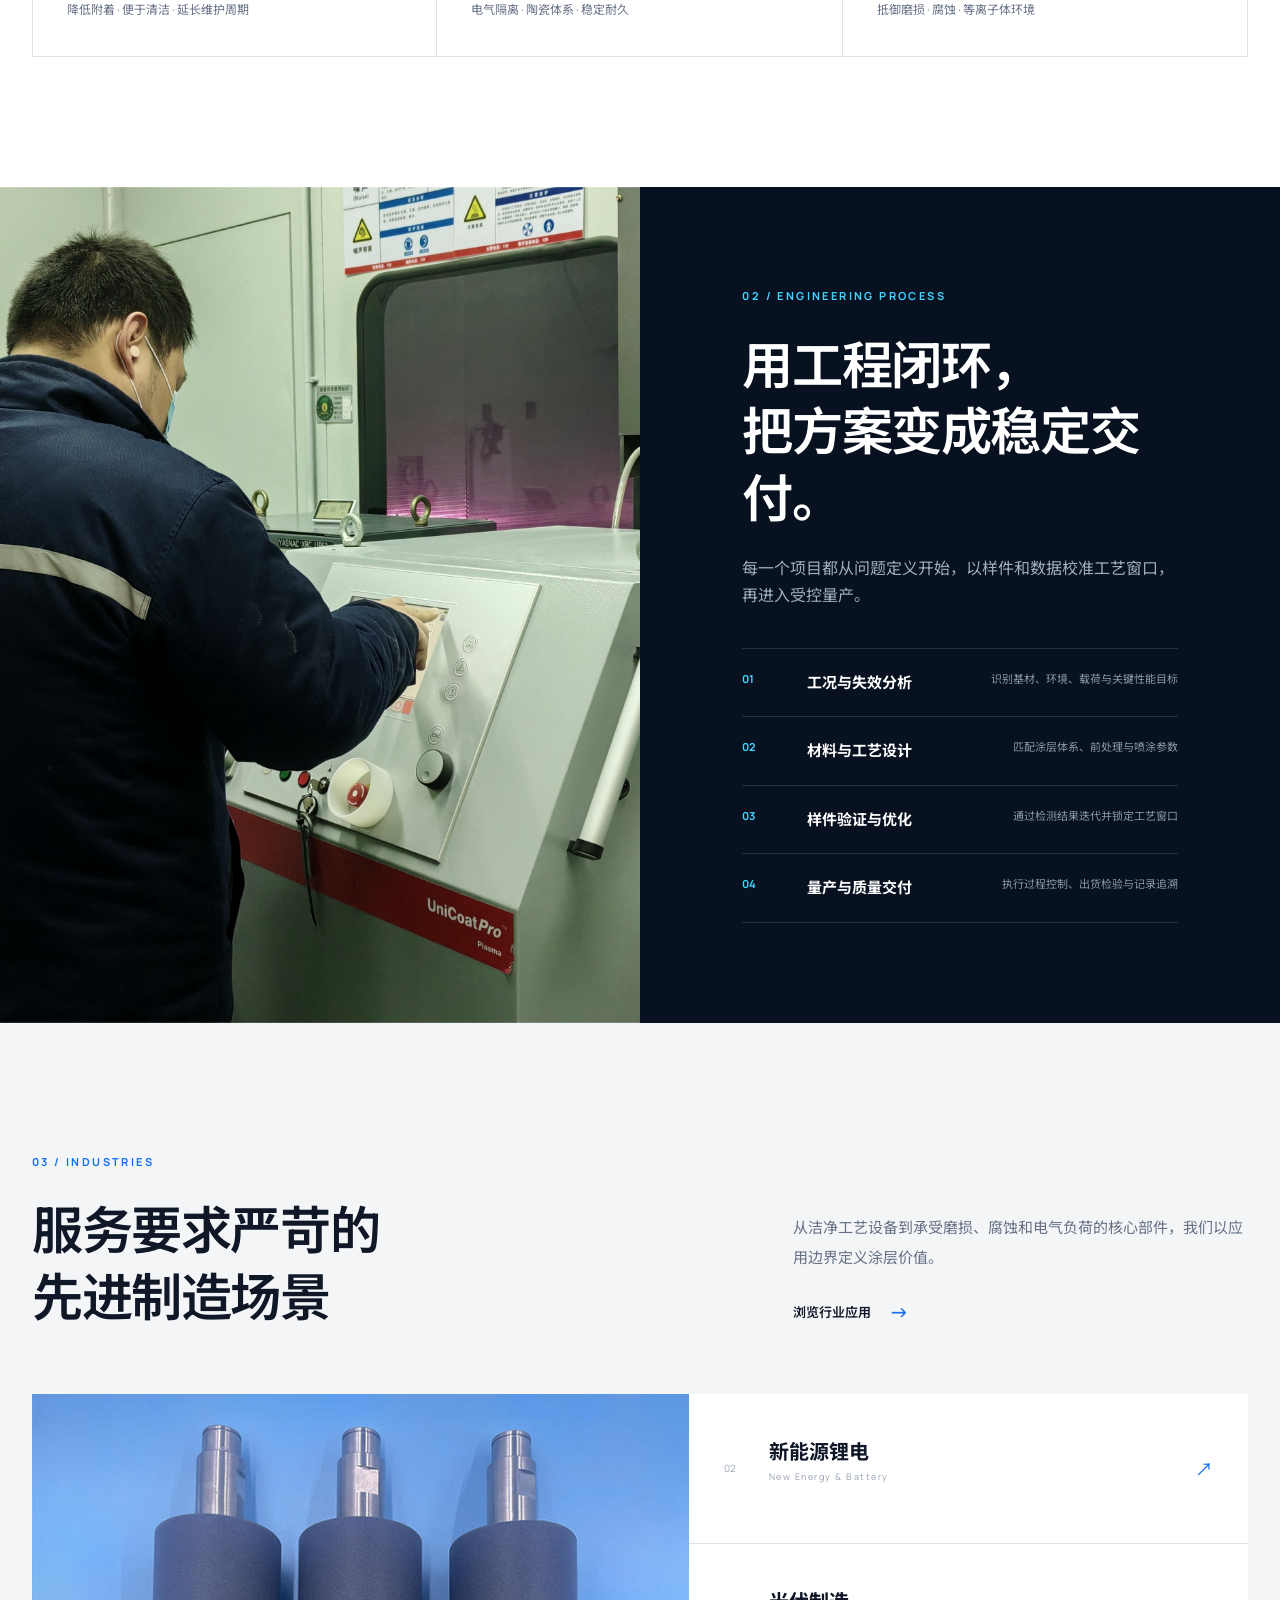
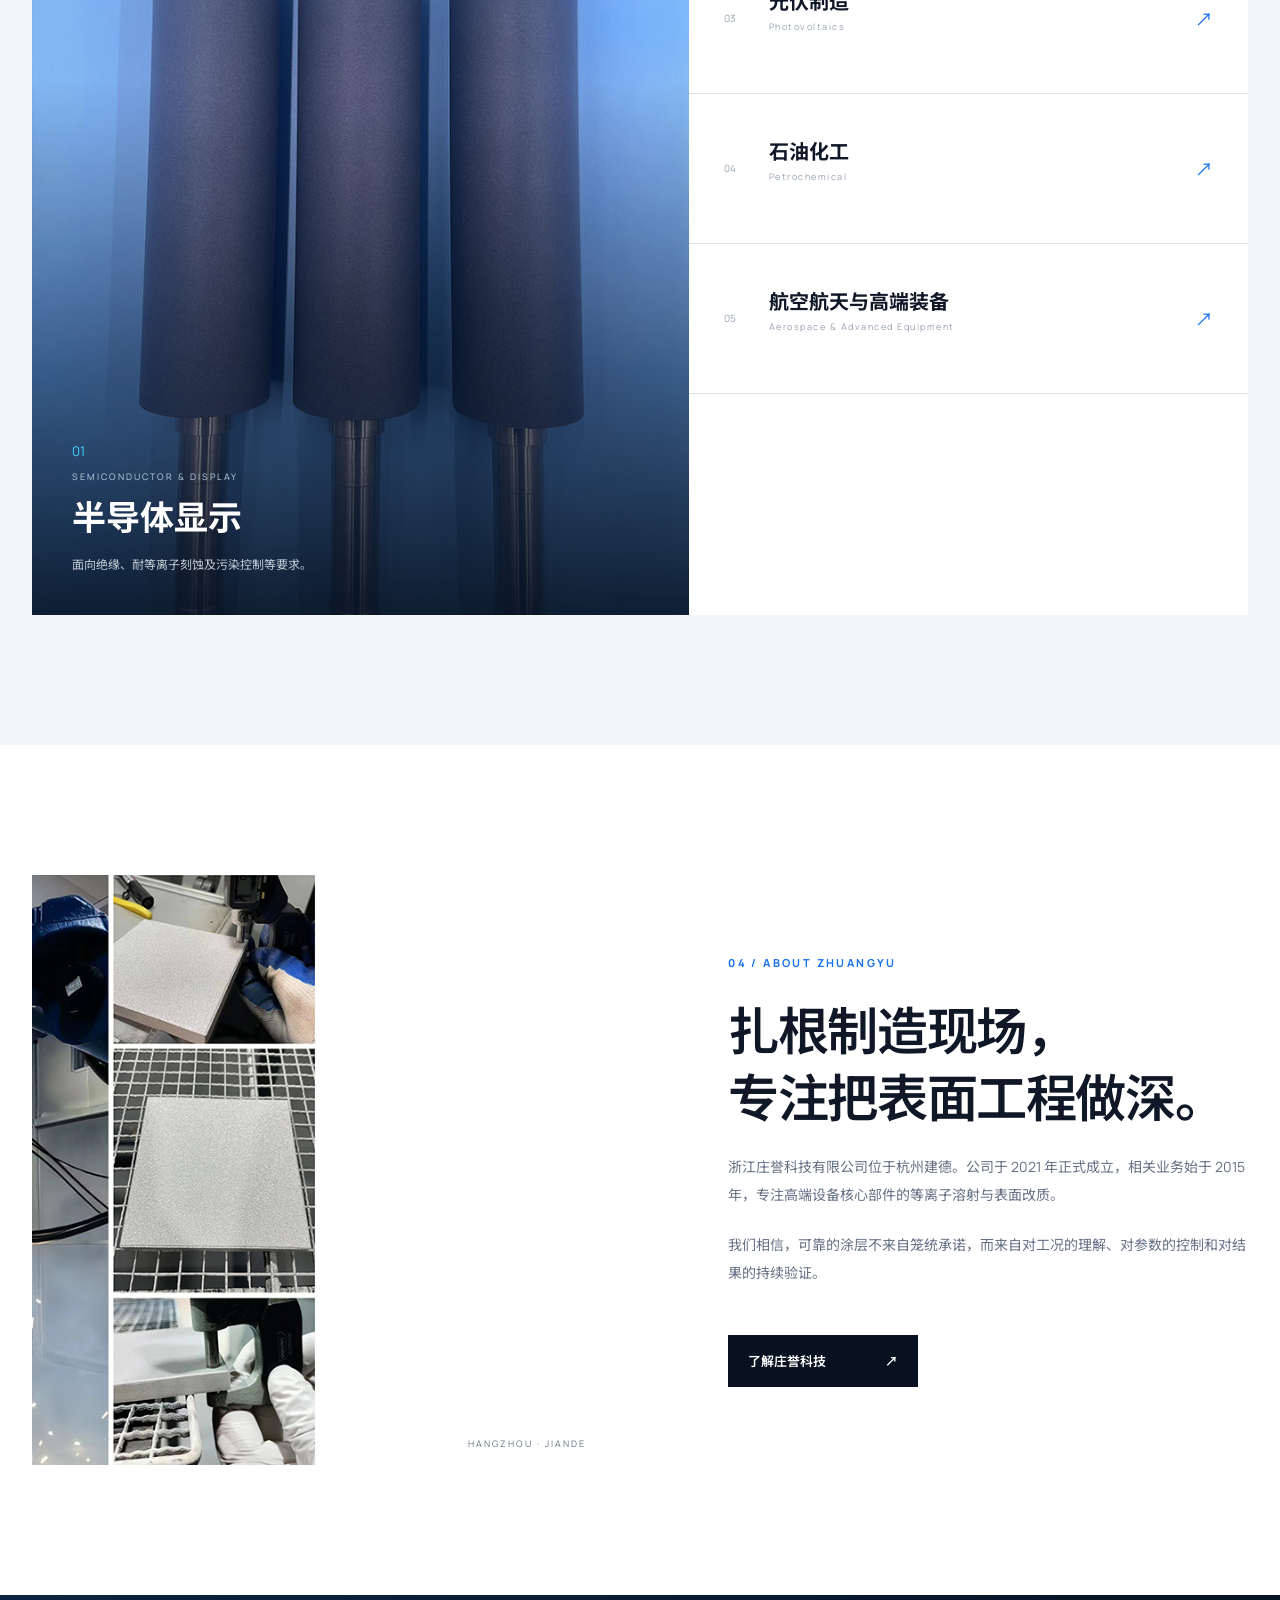
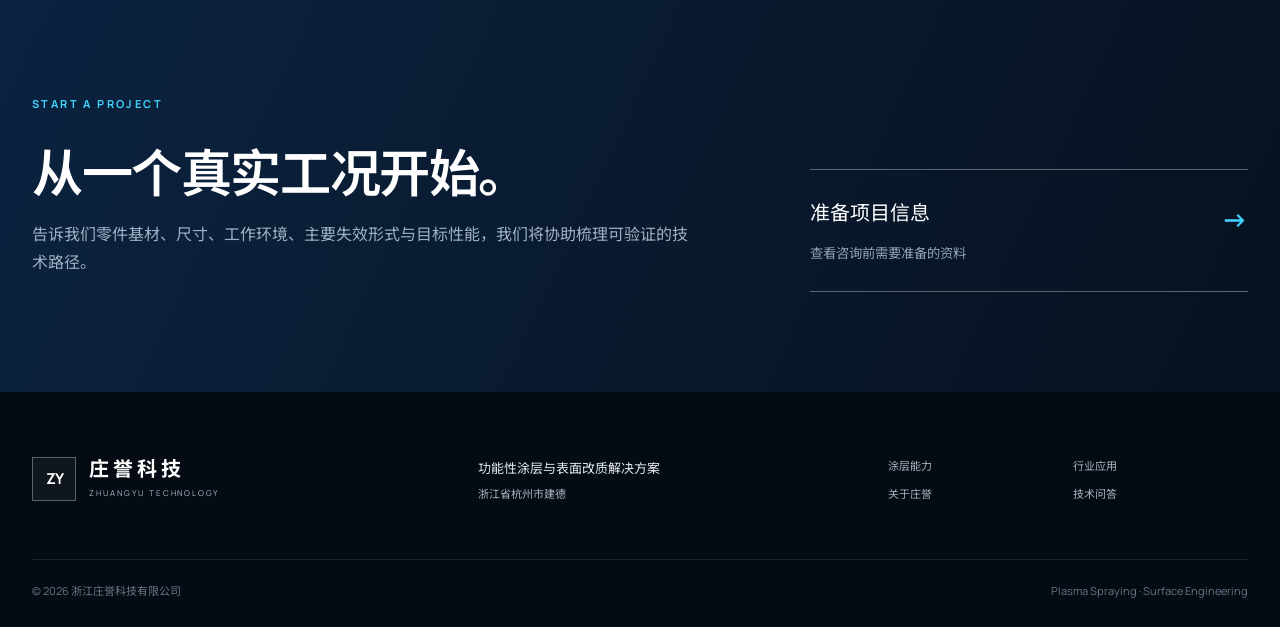
==== commit 21bba24b: "Redesign site with premium industrial visual system" ====
--- a/index.html
+++ b/index.html
@@ -5,112 +5,107 @@
   <meta name="viewport" content="width=device-width, initial-scale=1">
   <meta name="description" content="浙江庄誉科技有限公司专注等离子溶射与表面改质，为半导体显示、新能源、光伏及高端装备提供防粘、绝缘、耐磨和耐刻蚀涂层解决方案。">
   <meta name="robots" content="index,follow,max-image-preview:large">
-  <meta name="theme-color" content="#164d98">
+  <meta name="theme-color" content="#07111f">
+  <link rel="icon" href="favicon.svg" type="image/svg+xml">
   <link rel="canonical" href="https://aimasterhao.github.io/zhuangyu-site/">
-  <meta property="og:locale" content="zh_CN">
-  <meta property="og:type" content="website">
-  <meta property="og:site_name" content="庄誉科技">
-  <meta property="og:title" content="庄誉科技｜等离子溶射与表面改质">
-  <meta property="og:description" content="面向高端设备核心部件的防粘、绝缘、耐磨和耐刻蚀涂层解决方案。">
+  <meta property="og:locale" content="zh_CN"><meta property="og:type" content="website">
+  <meta property="og:site_name" content="庄誉科技"><meta property="og:title" content="庄誉科技｜等离子溶射与表面改质">
+  <meta property="og:description" content="面向高端设备核心部件的功能性涂层解决方案。">
   <meta property="og:url" content="https://aimasterhao.github.io/zhuangyu-site/">
-  <meta property="og:image" content="https://aimasterhao.github.io/zhuangyu-site/assets/hero-1.jpg">
+  <meta property="og:image" content="https://aimasterhao.github.io/zhuangyu-site/assets/hero-v3.jpg">
   <title>庄誉科技｜等离子溶射与表面改质</title>
   <link rel="stylesheet" href="styles.css">
-  <script type="application/ld+json">
-  {"@context":"https://schema.org","@graph":[
-    {"@type":"Organization","@id":"https://aimasterhao.github.io/zhuangyu-site/#organization","name":"浙江庄誉科技有限公司","alternateName":"庄誉科技","url":"https://aimasterhao.github.io/zhuangyu-site/","description":"专注高端设备核心部件的等离子溶射与表面改质。"},
-    {"@type":"WebSite","@id":"https://aimasterhao.github.io/zhuangyu-site/#website","url":"https://aimasterhao.github.io/zhuangyu-site/","name":"庄誉科技","inLanguage":"zh-CN","publisher":{"@id":"https://aimasterhao.github.io/zhuangyu-site/#organization"}},
-    {"@type":"Service","name":"功能性涂层定制与加工","provider":{"@id":"https://aimasterhao.github.io/zhuangyu-site/#organization"},"serviceType":["防粘涂层","绝缘涂层","耐磨涂层","耐刻蚀涂层"],"url":"https://aimasterhao.github.io/zhuangyu-site/services.html"}
-  ]}
-  </script>
+  <script type="application/ld+json">{"@context":"https://schema.org","@graph":[{"@type":"Organization","@id":"https://aimasterhao.github.io/zhuangyu-site/#organization","name":"浙江庄誉科技有限公司","alternateName":"庄誉科技","url":"https://aimasterhao.github.io/zhuangyu-site/","description":"专注高端设备核心部件的等离子溶射与表面改质。"},{"@type":"WebSite","@id":"https://aimasterhao.github.io/zhuangyu-site/#website","url":"https://aimasterhao.github.io/zhuangyu-site/","name":"庄誉科技","inLanguage":"zh-CN","publisher":{"@id":"https://aimasterhao.github.io/zhuangyu-site/#organization"}},{"@type":"Service","name":"功能性涂层定制与加工","provider":{"@id":"https://aimasterhao.github.io/zhuangyu-site/#organization"},"serviceType":["防粘涂层","绝缘涂层","耐磨涂层","耐刻蚀涂层"],"url":"https://aimasterhao.github.io/zhuangyu-site/services.html"}]}</script>
 </head>
-<body>
-  <header>
-    <div class="topbar">
-      <div class="shell"><span>浙江庄誉科技有限公司</span><span>服务热线：<strong>待确认</strong></span></div>
-    </div>
+<body class="home">
+  <header class="site-header">
     <nav class="nav shell" aria-label="主导航">
-      <a class="brand" href="#home" aria-label="庄誉首页">
-        <span class="brand-mark">ZY</span>
-        <span><b>庄誉科技</b><small>ZHUANGYU TECHNOLOGY</small></span>
+      <a class="brand" href="index.html" aria-label="庄誉科技首页">
+        <span class="brand-mark" aria-hidden="true">ZY</span>
+        <span class="brand-name"><b>庄誉科技</b><small>ZHUANGYU TECHNOLOGY</small></span>
       </a>
-      <button class="menu-button" aria-expanded="false" aria-controls="menu">☰</button>
+      <button class="menu-button" aria-expanded="false" aria-controls="menu"><span></span><span></span><span></span><i>菜单</i></button>
       <div class="menu" id="menu">
-        <a href="index.html">网站首页</a><a href="services.html">涂层服务</a><a href="applications.html">应用领域</a>
-        <a href="about.html">关于庄誉</a><a href="faq.html">常见问题</a><a href="#contact">联系我们</a>
+        <a class="active" href="index.html">首页</a><a href="services.html">涂层能力</a><a href="applications.html">行业应用</a>
+        <a href="about.html">关于庄誉</a><a href="faq.html">技术问答</a><a class="nav-cta" href="#contact">发起项目咨询</a>
       </div>
     </nav>
   </header>
 
-  <main id="home">
+  <main>
     <section class="hero" aria-label="庄誉科技介绍">
-      <div class="hero-slide active" style="background-image:url('assets/hero-1.jpg')"></div>
-      <div class="hero-slide" style="background-image:url('assets/hero-2.jpg')"></div>
-      <div class="hero-shade"></div>
-      <div class="hero-copy shell">
-        <p class="eyebrow">PLASMA SPRAYING · SURFACE ENGINEERING</p>
-        <h1>精益求精，<br>专注高端表面改质</h1>
-        <p>为半导体显示、新能源锂电、光伏及高端装备提供功能性涂层解决方案。</p>
-        <div class="actions"><a class="button primary" href="#products">查看产品能力</a><a class="button ghost" href="#contact">咨询解决方案</a></div>
+      <img class="hero-media" src="assets/hero-v3.jpg" alt="等离子喷涂设备为精密金属部件制备功能性涂层">
+      <div class="hero-overlay"></div>
+      <div class="shell hero-layout">
+        <div class="hero-copy reveal">
+          <p class="kicker"><span></span>PLASMA SPRAYING · SURFACE ENGINEERING</p>
+          <h1>让关键部件的<br><em>表面性能</em>更可靠</h1>
+          <p class="hero-lead">面向半导体显示、新能源、光伏与高端装备，从工况分析到量产交付，提供可验证的功能性涂层解决方案。</p>
+          <div class="actions"><a class="button primary" href="services.html">探索涂层能力 <b>↗</b></a><a class="button secondary" href="#process">了解工程流程</a></div>
+        </div>
+        <div class="hero-index"><span>01</span><i></i><small>精密表面工程</small></div>
       </div>
-      <div class="hero-dots"><button class="active" aria-label="横幅一"></button><button aria-label="横幅二"></button></div>
+      <div class="hero-foot shell"><span>SCROLL TO DISCOVER</span><i></i><p>浙江 · 杭州建德</p></div>
     </section>
 
-    <section class="section muted" id="strengths">
-      <div class="shell">
-        <div class="section-head"><p>WHY ZHUANGYU</p><h2>专做涂层定制与加工</h2><span>围绕真实工况，从材料体系、工艺路线到检验交付提供完整支持</span></div>
-        <div class="capability-grid">
-          <article class="capability"><img src="assets/factory.png" alt="庄誉生产环境"><div><b>自有能力</b><p>聚焦功能性涂层工艺，面向高端设备核心部件提供稳定加工服务。</p></div></article>
-          <article class="capability"><img src="assets/custom.jpg" alt="按需定制"><div><b>按需定制</b><p>根据零件基材、使用环境与性能目标，制定针对性的涂层方案。</p></div></article>
-          <article class="capability"><img src="assets/expertise.jpg" alt="喷涂作业"><div><b>技术积累</b><p>持续沉淀热喷涂与表面改质经验，以工艺窗口和验证数据驱动交付。</p></div></article>
-          <article class="capability"><img src="assets/quality.jpg" alt="质量检验"><div><b>质量优先</b><p>坚持有依据、有分析、有记录的质量控制，让关键结果可复核。</p></div></article>
-        </div>
+    <section class="trust-strip">
+      <div class="shell trust-grid">
+        <p>专注核心部件表面性能提升</p>
+        <div><b>2015</b><span>相关业务起步</span></div><div><b>4</b><span>核心涂层方向</span></div><div><b>5+</b><span>重点服务行业</span></div>
       </div>
     </section>
 
-    <section class="section" id="products">
-      <div class="shell">
-        <div class="section-head"><p>PRODUCTS</p><h2>核心涂层能力</h2><span>围绕防粘、绝缘、耐磨和耐刻蚀四类典型需求</span></div>
-        <div class="product-grid">
-          <article class="product-card"><img src="assets/product-1.jpg" alt="防粘涂层零件"><div><small>01</small><h3>防粘涂层</h3><p>低表面能与耐磨耐腐蚀协同，适用于粘附控制和易清洁工况。</p></div></article>
-          <article class="product-card"><img src="assets/product-2.jpg" alt="绝缘涂层零件"><div><small>02</small><h3>绝缘涂层</h3><p>以氧化铝陶瓷体系提升电绝缘与耐久表现，服务高端装备部件。</p></div></article>
-          <article class="product-card"><img src="assets/product-3.jpg" alt="耐磨耐刻蚀涂层零件"><div><small>03</small><h3>耐磨 / 耐刻蚀涂层</h3><p>通过陶瓷与金属陶瓷体系应对磨损、腐蚀及复杂工艺环境。</p></div></article>
-        </div>
+    <section class="section intro">
+      <div class="shell split-heading reveal">
+        <div><p class="section-no">01 / EXPERTISE</p><h2>不是选择一种涂层，<br>而是解决一种失效。</h2></div>
+        <div><p class="lead">庄誉围绕真实工况，协同考虑基材、温度、介质、载荷与目标寿命，在材料体系、喷涂参数和后处理之间建立更适合零件的技术路线。</p><a class="arrow-link" href="services.html">查看完整涂层能力 <span>→</span></a></div>
+      </div>
+      <div class="shell solution-grid">
+        <a class="solution-card reveal" href="services.html#anti-stick"><span>01</span><div><p>ANTI-STICK</p><h3>防粘涂层</h3><small>降低附着 · 便于清洁 · 延长维护周期</small></div><b>↗</b></a>
+        <a class="solution-card reveal" href="services.html#insulation"><span>02</span><div><p>INSULATION</p><h3>绝缘涂层</h3><small>电气隔离 · 陶瓷体系 · 稳定耐久</small></div><b>↗</b></a>
+        <a class="solution-card reveal" href="services.html#wear"><span>03</span><div><p>WEAR &amp; PLASMA RESISTANCE</p><h3>耐磨 / 耐刻蚀</h3><small>抵御磨损 · 腐蚀 · 等离子体环境</small></div><b>↗</b></a>
       </div>
     </section>
 
-    <section class="process" id="process">
-      <div class="shell process-inner">
-        <div><p class="eyebrow">ENGINEERING PROCESS</p><h2>从工况判断到稳定交付</h2><p>先确认失效机制与性能目标，再选择材料体系和喷涂工艺；以样件验证、过程控制和出货检验形成闭环。</p></div>
-        <ol><li><b>01</b><span>工况与需求澄清</span></li><li><b>02</b><span>材料与工艺设计</span></li><li><b>03</b><span>样件验证与优化</span></li><li><b>04</b><span>量产与质量交付</span></li></ol>
+    <section class="engineering" id="process">
+      <div class="engineering-media"><img src="assets/expertise.jpg" alt="庄誉科技涂层工程作业"></div>
+      <div class="engineering-copy reveal">
+        <p class="section-no light">02 / ENGINEERING PROCESS</p>
+        <h2>用工程闭环，<br>把方案变成稳定交付。</h2>
+        <p>每一个项目都从问题定义开始，以样件和数据校准工艺窗口，再进入受控量产。</p>
+        <ol>
+          <li><b>01</b><div><strong>工况与失效分析</strong><span>识别基材、环境、载荷与关键性能目标</span></div></li>
+          <li><b>02</b><div><strong>材料与工艺设计</strong><span>匹配涂层体系、前处理与喷涂参数</span></div></li>
+          <li><b>03</b><div><strong>样件验证与优化</strong><span>通过检测结果迭代并锁定工艺窗口</span></div></li>
+          <li><b>04</b><div><strong>量产与质量交付</strong><span>执行过程控制、出货检验与记录追溯</span></div></li>
+        </ol>
       </div>
     </section>
 
-    <section class="section about" id="about">
-      <div class="shell about-grid">
-        <div class="about-photo"><img src="assets/about.jpg" alt="庄誉科技相关生产场景"></div>
-        <div class="about-copy"><p class="eyebrow blue">ABOUT ZHUANGYU</p><h2>浙江庄誉科技有限公司</h2><p>公司于 2021 年正式成立，相关业务始于 2015 年，位于杭州建德，聚焦高端设备核心部件的等离子溶射与表面改质。</p><p>业务面向半导体显示、新能源锂电、光伏、石油化工与航空航天等领域，重点提供防粘、绝缘、耐磨和耐刻蚀等功能性涂层。</p><div class="stats"><span><b>2015</b><small>相关业务起步</small></span><span><b>4</b><small>核心产品方向</small></span><span><b>5+</b><small>重点服务行业</small></span></div></div>
+    <section class="section applications">
+      <div class="shell split-heading reveal"><div><p class="section-no">03 / INDUSTRIES</p><h2>服务要求严苛的<br>先进制造场景</h2></div><div><p class="lead">从洁净工艺设备到承受磨损、腐蚀和电气负荷的核心部件，我们以应用边界定义涂层价值。</p><a class="arrow-link" href="applications.html">浏览行业应用 <span>→</span></a></div></div>
+      <div class="shell industry-grid">
+        <article class="industry-feature reveal"><img src="assets/product-2.jpg" alt="半导体显示设备部件"><div><small>01</small><p>SEMICONDUCTOR &amp; DISPLAY</p><h3>半导体显示</h3><span>面向绝缘、耐等离子刻蚀及污染控制等要求。</span></div></article>
+        <div class="industry-list reveal"><a href="applications.html"><span>02</span><h3>新能源锂电</h3><p>New Energy &amp; Battery</p><b>↗</b></a><a href="applications.html"><span>03</span><h3>光伏制造</h3><p>Photovoltaics</p><b>↗</b></a><a href="applications.html"><span>04</span><h3>石油化工</h3><p>Petrochemical</p><b>↗</b></a><a href="applications.html"><span>05</span><h3>航空航天与高端装备</h3><p>Aerospace &amp; Advanced Equipment</p><b>↗</b></a></div>
       </div>
     </section>
 
-    <section class="section muted" id="faq-preview">
-      <div class="shell">
-        <div class="section-head"><p>FAQ</p><h2>常见问题</h2><span>先明确工况与目标，再判断材料体系和验证路径</span></div>
-        <div class="faq-grid">
-          <article><h3>如何开始评估涂层方案？</h3><p>建议提供零件基材、尺寸、工作温度、介质环境、主要失效形式和目标性能，以便判断可行的材料与工艺路线。</p></article>
-          <article><h3>能否按具体工况定制？</h3><p>可以。涂层不是只按名称选择，需要结合粘附、磨损、腐蚀、电绝缘或等离子体环境等实际需求综合设计。</p></article>
-          <article><h3>从方案到量产通常经过什么流程？</h3><p>一般包括需求澄清、材料与工艺设计、样件验证、结果复核以及量产过程控制，具体周期以零件和验证要求为准。</p></article>
-        </div>
-        <p class="center-link"><a class="text-link" href="faq.html">查看完整常见问题 →</a></p>
+    <section class="section about-home">
+      <div class="shell about-layout">
+        <div class="about-image reveal"><img src="assets/about.jpg" alt="庄誉科技生产环境"><span>HANGZHOU · JIANDE</span></div>
+        <div class="about-text reveal"><p class="section-no">04 / ABOUT ZHUANGYU</p><h2>扎根制造现场，<br>专注把表面工程做深。</h2><p>浙江庄誉科技有限公司位于杭州建德。公司于 2021 年正式成立，相关业务始于 2015 年，专注高端设备核心部件的等离子溶射与表面改质。</p><p>我们相信，可靠的涂层不来自笼统承诺，而来自对工况的理解、对参数的控制和对结果的持续验证。</p><a class="button dark" href="about.html">了解庄誉科技 <b>↗</b></a></div>
       </div>
     </section>
 
     <section class="contact" id="contact">
-      <div class="shell contact-grid"><div><p class="eyebrow">CONTACT</p><h2>让涂层方案从真实工况出发</h2><p>提交零件材质、尺寸、使用环境与目标性能，我们将协助梳理可验证的技术路线。</p></div><div class="contact-card"><p><b>公司</b><span>浙江庄誉科技有限公司</span></p><p><b>地址</b><span>待邹总确认</span></p><p><b>电话</b><span>待邹总确认</span></p><p><b>邮箱</b><span>待邹总确认</span></p></div></div>
+      <div class="shell contact-layout reveal">
+        <div><p class="section-no light">START A PROJECT</p><h2>从一个真实工况开始。</h2><p>告诉我们零件基材、尺寸、工作环境、主要失效形式与目标性能，我们将协助梳理可验证的技术路径。</p></div>
+        <a class="contact-action" href="faq.html"><span>准备项目信息</span><b>→</b><small>查看咨询前需要准备的资料</small></a>
+      </div>
     </section>
   </main>
 
-  <footer><div class="shell"><span>© 2026 浙江庄誉科技有限公司</span><span><a href="services.html">涂层服务</a> · <a href="applications.html">应用领域</a> · <a href="faq.html">常见问题</a></span></div></footer>
+  <footer><div class="shell footer-main"><a class="brand inverse" href="index.html"><span class="brand-mark">ZY</span><span class="brand-name"><b>庄誉科技</b><small>ZHUANGYU TECHNOLOGY</small></span></a><div><p>功能性涂层与表面改质解决方案</p><span>浙江省杭州市建德</span></div><nav><a href="services.html">涂层能力</a><a href="applications.html">行业应用</a><a href="about.html">关于庄誉</a><a href="faq.html">技术问答</a></nav></div><div class="shell footer-bottom"><span>© 2026 浙江庄誉科技有限公司</span><span>Plasma Spraying · Surface Engineering</span></div></footer>
   <script src="script.js"></script>
 </body>
 </html>
--- a/styles.css
+++ b/styles.css
@@ -1,5 +1,10 @@
-:root{--blue:#164d98;--deep:#092c59;--cyan:#2aa9bf;--ink:#172334;--muted:#667085;--line:#e5eaf0;--paper:#fff;--soft:#f5f7fa}*{box-sizing:border-box}html{scroll-behavior:smooth}body{margin:0;color:var(--ink);font-family:"PingFang SC","Microsoft YaHei",Arial,sans-serif;line-height:1.7;background:var(--paper)}img{display:block;width:100%}a{color:inherit;text-decoration:none}.shell{width:min(1180px,calc(100% - 40px));margin:auto}.topbar{color:#fff;background:var(--blue);font-size:14px}.topbar .shell{height:42px;display:flex;align-items:center;justify-content:space-between}.nav{height:92px;display:flex;align-items:center;justify-content:space-between}.brand{display:flex;align-items:center;gap:13px}.brand-mark{display:grid;place-items:center;width:54px;height:54px;color:#fff;font-weight:800;letter-spacing:-2px;border-radius:50%;background:linear-gradient(145deg,var(--blue),var(--cyan));box-shadow:0 8px 22px #1c6da333}.brand b{display:block;font-size:22px;letter-spacing:3px}.brand small{display:block;color:#7b8795;font-size:9px;letter-spacing:1.6px}.menu{display:flex;gap:34px;font-size:15px}.menu a{position:relative;padding:34px 0}.menu a:after{content:"";position:absolute;left:0;right:100%;bottom:22px;height:2px;background:var(--blue);transition:.2s}.menu a:hover:after{right:0}.menu-button{display:none;border:0;background:none;font-size:28px}.hero{position:relative;isolation:isolate;height:500px;color:#fff;overflow:hidden}.hero-slide{position:absolute;inset:0;z-index:-3;background-size:cover;background-position:center;opacity:0;transform:scale(1.02);transition:opacity .9s,transform 6s}.hero-slide.active{opacity:1;transform:scale(1.08)}.hero-shade{position:absolute;inset:0;z-index:-2;background:linear-gradient(90deg,rgba(5,24,46,.84),rgba(5,24,46,.22) 65%,rgba(5,24,46,.08))}.hero-copy{padding-top:92px}.eyebrow{margin:0 0 12px;color:#81d9e6;font-size:12px;font-weight:700;letter-spacing:2.2px}.eyebrow.blue{color:var(--blue)}h1{margin:0;font-size:52px;line-height:1.22;letter-spacing:2px}.hero-copy>p:not(.eyebrow){max-width:620px;margin:20px 0 28px;color:#e8edf3}.actions{display:flex;gap:12px}.button{display:inline-flex;align-items:center;justify-content:center;height:46px;padding:0 24px;border:1px solid #fff;font-size:14px}.button.primary{border-color:var(--blue);background:var(--blue)}.button.ghost{background:#ffffff0f}.hero-dots{position:absolute;bottom:22px;left:50%;display:flex;gap:8px;transform:translateX(-50%)}.hero-dots button{width:24px;height:3px;padding:0;border:0;background:#ffffff66}.hero-dots button.active{background:#fff}.section{padding:92px 0}.muted{background:var(--soft)}.section-head{text-align:center;margin-bottom:44px}.section-head p{margin:0;color:var(--blue);font-size:12px;font-weight:700;letter-spacing:2px}.section-head h2,.about-copy h2,.process h2,.contact h2{margin:6px 0 10px;font-size:34px;line-height:1.3}.section-head span{color:var(--muted)}.capability-grid{display:grid;grid-template-columns:repeat(4,1fr);gap:18px}.capability{background:#fff;box-shadow:0 10px 30px #1b376d0c;transition:.25s}.capability:hover{transform:translateY(-6px);box-shadow:0 18px 36px #1b376d1f}.capability img{height:180px;object-fit:cover}.capability div{padding:24px}.capability b{font-size:19px}.capability p,.product-card p,.about-copy p{margin:8px 0 0;color:var(--muted);font-size:14px}.product-grid{display:grid;grid-template-columns:repeat(3,1fr);gap:24px}.product-card{position:relative;overflow:hidden;background:#fff;border:1px solid var(--line)}.product-card img{height:310px;object-fit:cover;transition:.5s}.product-card:hover img{transform:scale(1.04)}.product-card div{padding:24px}.product-card small{color:var(--cyan);font-weight:700}.product-card h3{margin:3px 0;font-size:22px}.process{padding:80px 0;color:#fff;background:linear-gradient(120deg,rgba(6,35,70,.96),rgba(22,77,152,.9)),url('assets/hero-2.jpg') center/cover}.process-inner{display:grid;grid-template-columns:1fr 1.2fr;gap:80px;align-items:center}.process p:not(.eyebrow){color:#ced9e8}.process ol{display:grid;grid-template-columns:1fr 1fr;gap:12px;margin:0;padding:0;list-style:none}.process li{display:flex;align-items:center;gap:14px;padding:20px;border:1px solid #ffffff2b;background:#ffffff0d}.process li b{font-size:22px;color:#77d5e3}.about-grid{display:grid;grid-template-columns:1.05fr 1fr;gap:62px;align-items:center}.about-photo{height:420px;overflow:hidden}.about-photo img{height:100%;object-fit:cover}.stats{display:flex;gap:30px;margin-top:28px;padding-top:25px;border-top:1px solid var(--line)}.stats span{display:flex;flex-direction:column}.stats b{color:var(--blue);font-size:28px}.stats small{color:var(--muted)}.contact{padding:78px 0;color:#fff;background:var(--deep)}.contact-grid{display:grid;grid-template-columns:1fr 1fr;gap:80px;align-items:center}.contact-grid>div>p:not(.eyebrow){color:#bdc9d8}.contact-card{display:grid;grid-template-columns:1fr 1fr;gap:14px;padding:28px;background:#ffffff0c;border:1px solid #ffffff21}.contact-card p{margin:0}.contact-card b,.contact-card span{display:block}.contact-card b{color:#77d5e3;font-size:12px}.contact-card span{font-size:14px}footer{padding:22px 0;color:#aeb9c6;background:#061d39;font-size:12px}footer .shell{display:flex;justify-content:space-between}
-.faq-grid,.content-grid{display:grid;grid-template-columns:repeat(3,1fr);gap:20px}.faq-grid article,.content-card{padding:26px;background:#fff;border:1px solid var(--line)}.faq-grid h3,.content-card h2,.content-card h3{margin:0 0 8px;line-height:1.4}.faq-grid p,.content-card p,.lead{color:var(--muted)}.center-link{text-align:center;margin:30px 0 0}.text-link{color:var(--blue);font-weight:700}.page-hero{padding:72px 0;color:#fff;background:linear-gradient(120deg,rgba(6,35,70,.96),rgba(22,77,152,.82)),url('assets/hero-2.jpg') center/cover}.page-hero h1{font-size:44px}.page-hero .lead{max-width:760px;margin:16px 0 0;color:#dce6f2}.prose{max-width:850px}.prose h2{margin-top:34px}.breadcrumbs{margin:0 0 12px;font-size:13px;color:#b9cbe0}.breadcrumbs a{color:#fff}.detail-list{padding-left:20px;color:var(--muted)}.detail-list li{margin:7px 0}.notice{padding:18px 20px;border-left:4px solid var(--blue);background:#eef5ff;color:#42566f}footer a:hover{color:#fff}
-@media(max-width:900px){.menu-button{display:block}.menu{position:absolute;z-index:20;top:134px;left:0;right:0;display:none;flex-direction:column;gap:0;padding:10px 24px;background:#fff;box-shadow:0 12px 30px #0002}.menu.open{display:flex}.menu a{padding:12px 0;border-bottom:1px solid var(--line)}.menu a:after{display:none}.hero{height:480px}.hero-copy{padding-top:80px}h1{font-size:42px}.capability-grid{grid-template-columns:1fr 1fr}.faq-grid,.content-grid{grid-template-columns:1fr 1fr}.process-inner,.about-grid,.contact-grid{grid-template-columns:1fr;gap:36px}.about-photo{height:340px}}
-@media(max-width:600px){.shell{width:min(100% - 28px,1180px)}.topbar .shell{height:36px;font-size:11px}.nav{height:76px}.brand-mark{width:45px;height:45px}.brand b{font-size:18px}.menu{top:112px}.hero{height:500px}.hero-copy{padding-top:78px}h1{font-size:36px}.page-hero h1{font-size:34px}.hero-copy>p:not(.eyebrow){font-size:14px}.actions{align-items:flex-start;flex-direction:column}.section{padding:66px 0}.section-head h2,.about-copy h2,.process h2,.contact h2{font-size:28px}.capability-grid,.product-grid,.faq-grid,.content-grid{grid-template-columns:1fr}.capability{display:grid;grid-template-columns:120px 1fr}.capability img{height:100%;min-height:150px}.capability div{padding:18px}.product-card img{height:280px}.process ol{grid-template-columns:1fr}.stats{gap:18px}.stats b{font-size:23px}.contact-card{grid-template-columns:1fr}footer .shell{flex-direction:column;gap:4px}}
-body{overflow-x:hidden}.faq-grid article,.content-card{min-width:0;overflow-wrap:anywhere}
+@import url('https://fonts.googleapis.com/css2?family=Manrope:wght@400;500;600;700&family=Noto+Sans+SC:wght@400;500;600;700&display=swap');
+:root{--navy:#07111f;--navy2:#0c1b2d;--blue:#1570ef;--cyan:#42d3ff;--ink:#101828;--grey:#667085;--line:#dce2e8;--paper:#fff;--soft:#f3f5f7;--shell:1240px}*{box-sizing:border-box}html{scroll-behavior:smooth}body{margin:0;color:var(--ink);font-family:"Manrope","Noto Sans SC","PingFang SC",sans-serif;line-height:1.7;background:var(--paper);overflow-x:hidden}img{display:block;width:100%}a{color:inherit;text-decoration:none}.shell{width:min(var(--shell),calc(100% - 64px));margin:auto}.site-header{position:absolute;z-index:20;top:0;left:0;right:0;border-bottom:1px solid #ffffff24;color:#fff}.nav{height:94px;display:flex;align-items:center;justify-content:space-between}.brand{display:flex;align-items:center;gap:13px}.brand-mark{display:grid;place-items:center;width:44px;height:44px;border:1px solid #ffffff52;color:#fff;font-size:15px;font-weight:700;letter-spacing:-1px;background:#ffffff0b}.brand-name b{display:block;font-size:20px;line-height:1.2;letter-spacing:4px}.brand-name small{display:block;margin-top:5px;color:#a9b9ca;font-size:8px;letter-spacing:1.8px}.menu{display:flex;align-items:center;gap:32px;font-size:14px}.menu>a:not(.nav-cta){position:relative;padding:35px 0;color:#dce4ed}.menu>a:not(.nav-cta):after{content:"";position:absolute;left:0;right:100%;bottom:25px;height:1px;background:var(--cyan);transition:.25s}.menu>a:hover,.menu>a.active{color:#fff}.menu>a:hover:after,.menu>a.active:after{right:0}.nav-cta{padding:11px 17px;border:1px solid #ffffff5c}.nav-cta:hover{background:#fff;color:var(--navy)}.menu-button{display:none}.hero{position:relative;isolation:isolate;min-height:760px;height:100svh;max-height:980px;color:#fff;background:var(--navy);overflow:hidden}.hero-media{position:absolute;z-index:-3;inset:0;height:100%;object-fit:cover}.hero-overlay{position:absolute;z-index:-2;inset:0;background:linear-gradient(90deg,rgba(3,12,23,.98) 0%,rgba(3,12,23,.8) 35%,rgba(3,12,23,.15) 72%),linear-gradient(0deg,rgba(3,10,19,.4),transparent 50%)}.hero-layout{height:100%;display:flex;align-items:center;justify-content:space-between;padding-top:82px}.hero-copy{max-width:720px}.kicker,.section-no{margin:0 0 25px;color:var(--blue);font-size:11px;font-weight:700;letter-spacing:2.4px}.kicker{display:flex;align-items:center;color:#9dddf1}.kicker span{width:36px;height:1px;margin-right:13px;background:var(--cyan)}h1{margin:0;font-size:clamp(56px,5.7vw,86px);line-height:1.13;letter-spacing:-2.5px;font-weight:600}h1 em{font-style:normal;color:var(--cyan)}.hero-lead{max-width:630px;margin:28px 0 36px;color:#c3ceda;font-size:17px;line-height:1.9}.actions{display:flex;gap:12px}.button{display:inline-flex;align-items:center;justify-content:space-between;gap:38px;min-width:190px;padding:14px 19px;border:1px solid transparent;font-size:13px;font-weight:600;transition:.25s}.button.primary{background:var(--blue);color:#fff}.button.primary:hover{background:#2a82f5;transform:translateY(-2px)}.button.secondary{border-color:#ffffff42;color:#fff}.button.secondary:hover{border-color:#fff;background:#ffffff0d}.button.dark{margin-top:26px;background:var(--navy);color:#fff}.hero-index{display:flex;align-items:center;gap:12px;writing-mode:vertical-rl;color:#b9c7d5;font-size:10px;letter-spacing:2px}.hero-index>span{color:#fff;font-size:14px}.hero-index i{height:55px;width:1px;background:#ffffff50}.hero-foot{position:absolute;left:50%;bottom:25px;display:flex;align-items:center;color:#8fa0b2;font-size:9px;letter-spacing:2px;transform:translateX(-50%)}.hero-foot i{width:55px;height:1px;margin:0 14px;background:#ffffff38}.hero-foot p{margin-left:auto}.trust-strip{border-bottom:1px solid var(--line);background:#fff}.trust-grid{min-height:112px;display:grid;grid-template-columns:1.5fr repeat(3,1fr);align-items:center}.trust-grid>p{font-size:14px;font-weight:600}.trust-grid>div{display:flex;align-items:baseline;gap:12px;padding-left:34px;border-left:1px solid var(--line)}.trust-grid b{font-size:28px;color:var(--blue)}.trust-grid span{font-size:12px;color:var(--grey)}.section{padding:130px 0}.split-heading{display:grid;grid-template-columns:1.15fr .85fr;gap:12%;align-items:end;margin-bottom:65px}.split-heading h2,.engineering h2,.about-text h2,.contact h2{margin:0;font-size:clamp(38px,4vw,58px);line-height:1.3;letter-spacing:-1.4px;font-weight:600}.lead{margin:0 0 22px;color:var(--grey);font-size:15px;line-height:2}.arrow-link{display:inline-flex;align-items:center;gap:18px;font-size:13px;font-weight:600}.arrow-link span{color:var(--blue);font-size:20px;transition:.2s}.arrow-link:hover span{transform:translateX(5px)}.solution-grid{display:grid;grid-template-columns:repeat(3,1fr);border-top:1px solid var(--line);border-bottom:1px solid var(--line)}.solution-card{position:relative;min-height:270px;padding:34px;display:flex;flex-direction:column;justify-content:space-between;border-right:1px solid var(--line);transition:.3s}.solution-card:first-child{border-left:1px solid var(--line)}.solution-card>span{font-size:11px;color:#98a2b3}.solution-card p{margin:0;color:var(--blue);font-size:9px;font-weight:700;letter-spacing:1.8px}.solution-card h3{margin:8px 0 9px;font-size:28px}.solution-card small{color:var(--grey);font-size:12px}.solution-card>b{position:absolute;right:30px;top:30px;font-size:18px;font-weight:400}.solution-card:hover{z-index:2;color:#fff;border-color:var(--blue);background:var(--blue);transform:translateY(-8px);box-shadow:0 18px 45px #144b8d26}.solution-card:hover p,.solution-card:hover small,.solution-card:hover>span{color:#dcecff}.engineering{display:grid;grid-template-columns:1fr 1fr;min-height:760px;background:var(--navy);color:#fff}.engineering-media{min-height:650px;overflow:hidden}.engineering-media img{height:100%;object-fit:cover;filter:saturate(.7) contrast(1.05)}.engineering-copy{padding:100px clamp(48px,8vw,130px);align-self:center}.section-no.light{color:var(--cyan)}.engineering-copy>p:not(.section-no){max-width:600px;margin:25px 0 38px;color:#9faebe}.engineering ol{margin:0;padding:0;list-style:none;border-top:1px solid #ffffff20}.engineering li{display:grid;grid-template-columns:50px 1fr;gap:15px;padding:21px 0;border-bottom:1px solid #ffffff20}.engineering li>b{color:var(--cyan);font-size:11px}.engineering li div{display:flex;justify-content:space-between;gap:20px}.engineering li strong{font-size:15px}.engineering li span{max-width:260px;color:#8999aa;font-size:11px;text-align:right}.applications{background:var(--soft)}.industry-grid{display:grid;grid-template-columns:1.08fr .92fr;min-height:600px}.industry-feature{position:relative;color:#fff;overflow:hidden}.industry-feature:after{content:"";position:absolute;inset:0;background:linear-gradient(0deg,#07111fe6,transparent 65%)}.industry-feature img{height:100%;object-fit:cover;transition:.6s}.industry-feature:hover img{transform:scale(1.03)}.industry-feature div{position:absolute;z-index:2;left:40px;right:40px;bottom:38px}.industry-feature small{color:var(--cyan)}.industry-feature p{margin:5px 0;color:#bad4e2;font-size:9px;letter-spacing:2px}.industry-feature h3{margin:3px 0;font-size:34px}.industry-feature span{font-size:12px;color:#c1ccd7}.industry-list{background:#fff}.industry-list a{position:relative;min-height:150px;padding:30px 35px;display:grid;grid-template-columns:45px 1fr auto;grid-template-rows:1fr 1fr;align-items:center;border-bottom:1px solid var(--line);transition:.25s}.industry-list a:hover{padding-left:43px;background:#fafdff}.industry-list a>span{grid-row:1/3;color:#98a2b3;font-size:10px}.industry-list h3{margin:0;align-self:end;font-size:20px}.industry-list p{margin:0;align-self:start;color:#98a2b3;font-size:9px;letter-spacing:1.5px}.industry-list b{grid-column:3;grid-row:1/3;color:var(--blue);font-size:18px;font-weight:400}.about-home{background:#fff}.about-layout{display:grid;grid-template-columns:1.05fr .95fr;gap:10%;align-items:center}.about-image{position:relative}.about-image:before{content:"";position:absolute;z-index:-1;left:-22px;bottom:-22px;width:48%;height:65%;background:#eaf3ff}.about-image img{height:590px;object-fit:cover}.about-image span{position:absolute;right:-1px;bottom:-1px;padding:15px 22px;background:#fff;color:#667085;font-size:9px;letter-spacing:2px}.about-text>p:not(.section-no){color:var(--grey);font-size:14px;line-height:2;margin:22px 0}.contact{padding:100px 0;color:#fff;background:linear-gradient(115deg,#0b2340,#07111f)}.contact-layout{display:grid;grid-template-columns:1.2fr .8fr;gap:10%;align-items:end}.contact-layout>div>p:not(.section-no){max-width:680px;color:#9fb0c2}.contact-action{position:relative;display:grid;grid-template-columns:1fr auto;padding:26px 0;border-top:1px solid #ffffff55;border-bottom:1px solid #ffffff55}.contact-action span{font-size:20px}.contact-action b{color:var(--cyan);font-size:27px}.contact-action small{color:#8ea1b5}.contact-action:hover b{transform:translateX(6px)}footer{padding:65px 0 26px;color:#a6b2c0;background:#050b13;font-size:11px}.footer-main{display:grid;grid-template-columns:1.1fr 1fr 1fr;gap:50px;align-items:start;padding-bottom:55px}.brand.inverse{color:#fff}.footer-main p{margin:0 0 6px;color:#e1e7ed;font-size:13px}.footer-main nav{display:grid;grid-template-columns:1fr 1fr;gap:10px}.footer-main nav a:hover{color:#fff}.footer-bottom{display:flex;justify-content:space-between;padding-top:22px;border-top:1px solid #ffffff16;color:#667586}.page-hero{padding:180px 0 90px;color:#fff;background:linear-gradient(110deg,#07111ff5,#102c4ecc),url('assets/hero-v3.png') center/cover}.page-hero h1{font-size:50px}.page-hero .lead{max-width:760px;margin:18px 0 0;color:#b9c8d7}.breadcrumbs{margin:0 0 15px;font-size:11px;color:#8ea4ba}.breadcrumbs a{color:#fff}.content-grid,.faq-grid{display:grid;grid-template-columns:repeat(3,1fr);gap:20px}.content-card,.faq-grid article{padding:30px;border:1px solid var(--line);background:#fff}.content-card h2,.content-card h3,.faq-grid h3{margin:0 0 10px;line-height:1.4}.content-card p,.faq-grid p,.prose p,.detail-list{color:var(--grey)}.prose{max-width:880px}.prose h2{margin-top:38px}.detail-list{padding-left:20px}.notice{padding:20px;border-left:3px solid var(--blue);background:#eef5ff}.center-link{text-align:center}.text-link{color:var(--blue);font-weight:700}.reveal{opacity:0;transform:translateY(22px);transition:opacity .75s ease,transform .75s ease}.reveal.visible{opacity:1;transform:none}
+@media(max-width:980px){.shell{width:min(var(--shell),calc(100% - 40px))}.menu-button{display:flex;width:40px;height:40px;padding:10px;flex-direction:column;justify-content:center;gap:5px;border:0;background:transparent;color:#fff}.menu-button span{width:20px;height:1px;background:#fff}.menu-button i{position:absolute;width:1px;height:1px;overflow:hidden}.menu{position:absolute;top:94px;left:0;right:0;display:none;align-items:stretch;flex-direction:column;gap:0;padding:18px 30px 28px;background:#07111ff7}.menu.open{display:flex}.menu>a:not(.nav-cta){padding:13px 0}.nav-cta{margin-top:8px;text-align:center}.hero{min-height:700px;height:85svh}.hero-copy{max-width:620px}.trust-grid{grid-template-columns:1fr repeat(3,1fr)}.trust-grid>p{display:none}.split-heading{grid-template-columns:1fr;gap:28px}.engineering{grid-template-columns:1fr}.engineering-media{height:450px;min-height:0}.industry-grid,.about-layout{grid-template-columns:1fr}.industry-feature{min-height:540px}.about-image img{height:500px}.contact-layout{grid-template-columns:1fr;gap:45px}.content-grid,.faq-grid{grid-template-columns:1fr 1fr}}
+@media(max-width:640px){.shell{width:calc(100% - 30px)}.nav{height:76px}.brand-mark{width:38px;height:38px}.brand-name b{font-size:17px}.menu{top:76px}.hero{height:760px;max-height:none}.hero-media{object-position:64% center}.hero-overlay{background:linear-gradient(90deg,rgba(3,12,23,.97),rgba(3,12,23,.5)),linear-gradient(0deg,#07111f99,transparent)}.hero-layout{padding-top:56px}.hero-copy{margin-top:30px}h1{font-size:45px;letter-spacing:-1px}.hero-lead{font-size:14px}.actions{flex-direction:column;align-items:flex-start}.hero-index{display:none}.hero-foot{bottom:18px}.hero-foot>span,.hero-foot i{display:none}.hero-foot p{margin-left:0}.trust-grid{grid-template-columns:repeat(3,1fr);min-height:90px}.trust-grid>div{display:block;padding:0 8px;text-align:center}.trust-grid b,.trust-grid span{display:block}.trust-grid b{font-size:22px}.trust-grid span{font-size:9px}.section{padding:85px 0}.split-heading{margin-bottom:42px}.split-heading h2,.engineering h2,.about-text h2,.contact h2{font-size:34px}.solution-grid{grid-template-columns:1fr}.solution-card{min-height:200px;border-left:1px solid var(--line);border-bottom:1px solid var(--line)}.engineering-media{height:300px}.engineering-copy{padding:70px 24px}.engineering li div{display:block}.engineering li span{display:block;margin-top:4px;text-align:left}.industry-feature{min-height:430px}.industry-feature div{left:25px;right:25px;bottom:25px}.industry-list a{padding:23px 20px;min-height:120px}.about-image img{height:400px}.about-text{padding-top:45px}.contact{padding:75px 0}.footer-main{grid-template-columns:1fr}.footer-bottom{flex-direction:column;gap:5px}.page-hero{padding:135px 0 65px}.page-hero h1{font-size:38px}.content-grid,.faq-grid{grid-template-columns:1fr}}
+@media(prefers-reduced-motion:reduce){html{scroll-behavior:auto}.reveal{opacity:1;transform:none;transition:none}}
+
+/* Shared interior-page system */
+body:not(.home)>header{position:absolute;z-index:20;top:0;left:0;right:0;width:100%;color:#fff;border-bottom:1px solid #ffffff24}.brand>span:last-child b{display:block;font-size:20px;line-height:1.2;letter-spacing:4px}.brand>span:last-child small{display:block;margin-top:5px;color:#a9b9ca;font-size:8px;letter-spacing:1.8px}.about-grid{display:grid;grid-template-columns:1.05fr .95fr;gap:8%;align-items:center}.about-photo img{height:520px;object-fit:cover}.about-copy h2{margin:5px 0 20px;font-size:40px;line-height:1.35}.about-copy p{color:var(--grey);font-size:14px;line-height:2}.eyebrow{margin:0 0 10px;color:var(--cyan);font-size:10px;font-weight:700;letter-spacing:2px}.eyebrow.blue{color:var(--blue)}body:not(.home)>footer>.shell{display:flex;justify-content:space-between;padding-top:22px;border-top:1px solid #ffffff16}body:not(.home)>footer a:hover{color:#fff}
+@media(max-width:980px){.about-grid{grid-template-columns:1fr}.about-photo img{height:420px}body:not(.home)>header .menu{position:absolute;top:94px;left:0;right:0}}
+@media(max-width:640px){.about-photo img{height:330px}.about-copy h2{font-size:32px}body:not(.home)>header .menu{top:76px}body:not(.home)>footer>.shell{flex-direction:column;gap:5px}}
